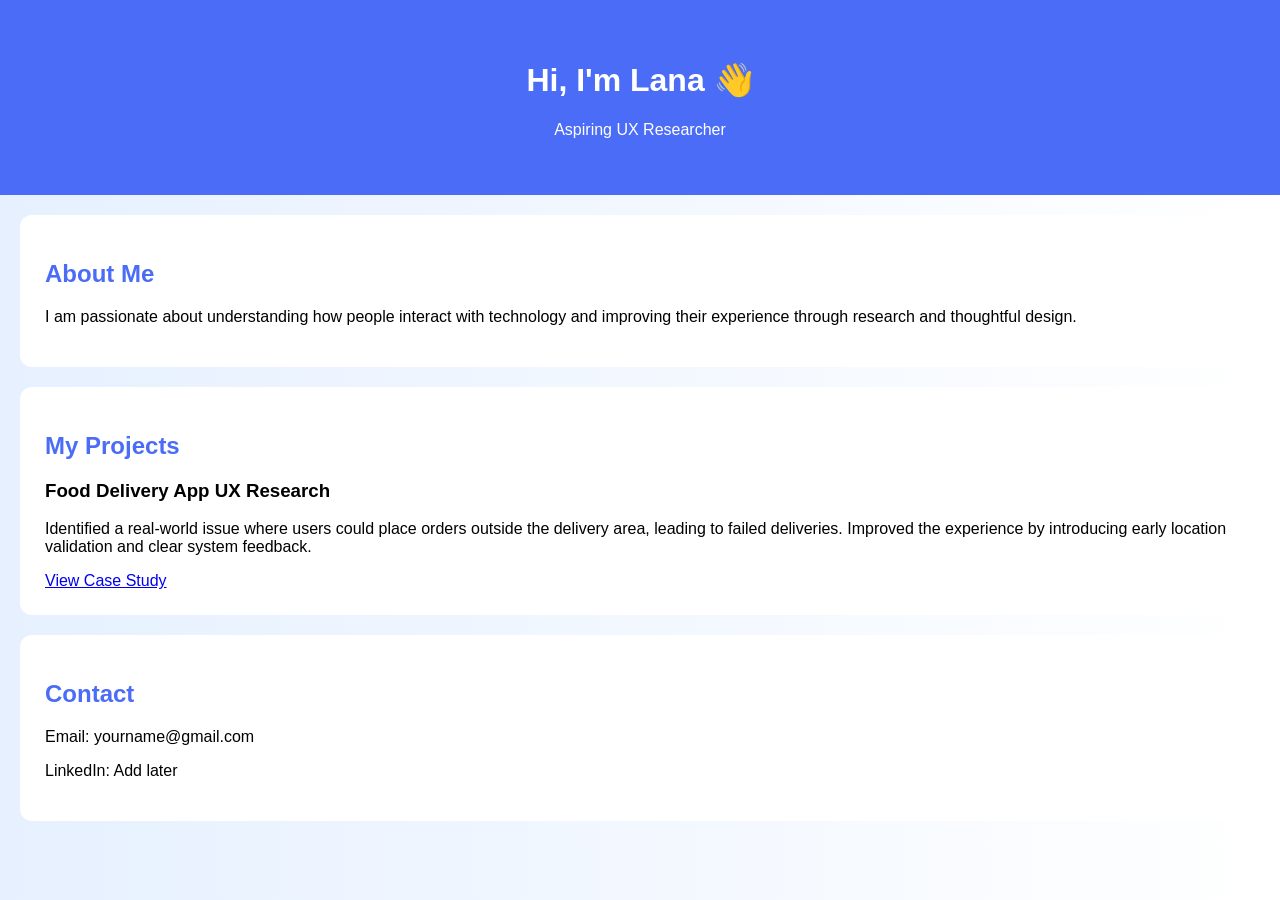
==== index.html @ d522c985 "Add files via upload" ====
<!DOCTYPE html>
<html>
<head>
    <title>Lana | UX Research Portfolio</title>
    <link rel="stylesheet" href="style.css">
</head>

<body>

<header>
    <h1>Hi, I'm Lana 👋</h1>
    <p>Aspiring UX Researcher</p>
</header>

<section>
    <h2>About Me</h2>
    <p>I am passionate about understanding how people interact with technology and improving their experience through research and thoughtful design.</p>
</section>

<section>
    <h2>My Projects</h2>

    <div>
        <h3>Food Delivery App UX Research</h3>
        <p>
            Identified a real-world issue where users could place orders outside the delivery area, 
            leading to failed deliveries. Improved the experience by introducing early location validation 
            and clear system feedback.
        </p>
        <a href="project1.html">View Case Study</a>
    </div>

</section>

<section>
    <h2>Contact</h2>
    <p>Email: yourname@gmail.com</p>
    <p>LinkedIn: Add later</p>
</section>

</body>
</html>
---- style.css ----
body {
    font-family: 'Segoe UI', sans-serif;
    margin: 0;
    background: linear-gradient(to right, #e6f0ff, #ffffff);
}

/* Header */
header {
    background: #4a6cf7;
    color: white;
    text-align: center;
    padding: 40px 20px;
}

/* Sections */
section {
    background: white;
    margin: 20px;
    padding: 25px;
    border-radius: 12px;
}

/* Headings */
h2 {
    color: #4a6cf7;
}

/* Images */
img {
    margin-top: 10px;
    border-radius: 10px;
}
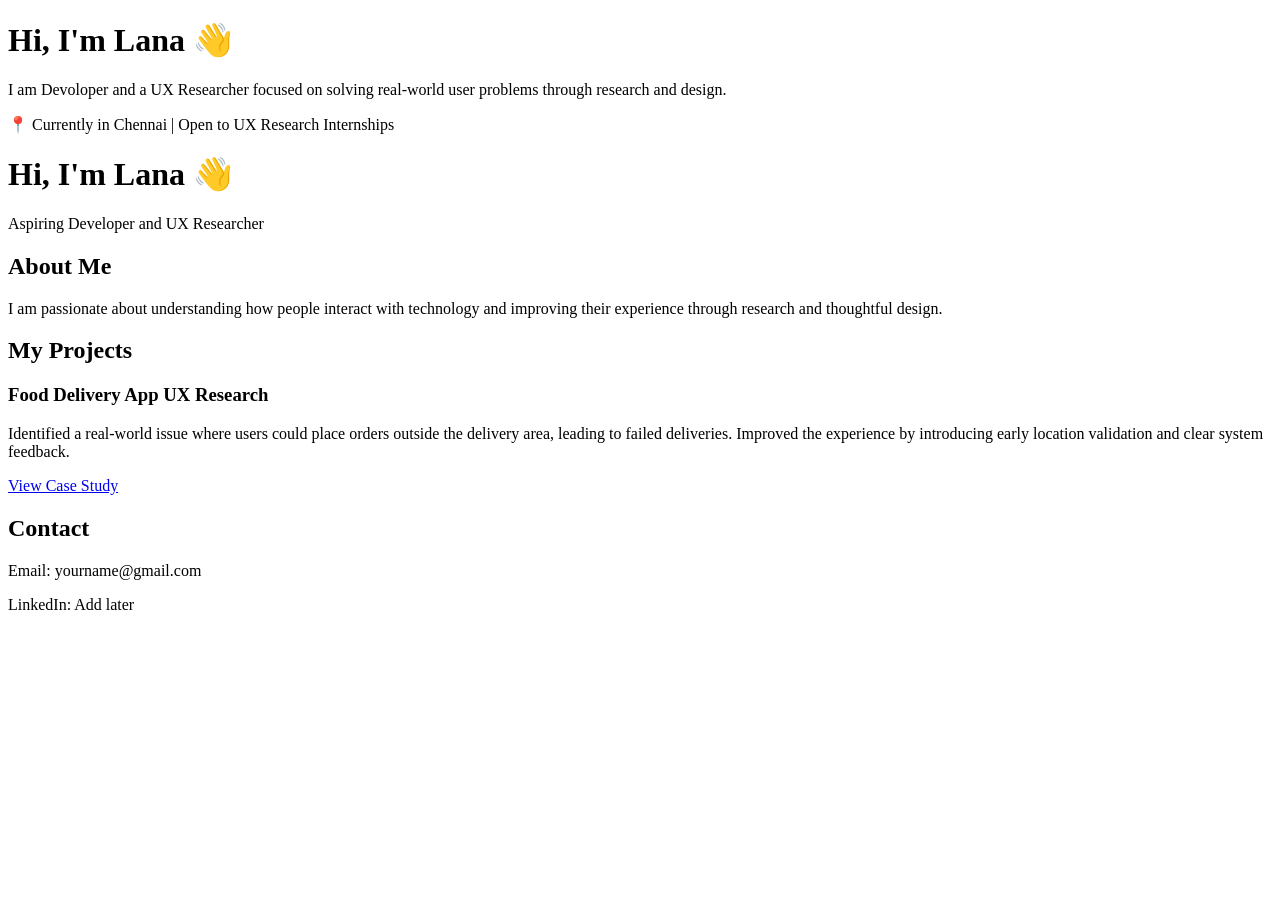
==== commit d24f7280: "Update index.html" ====
--- a/index.html
+++ b/index.html
@@ -1,15 +1,16 @@
 <!DOCTYPE html>
 <html>
-<head>
-    <title>Lana | UX Research Portfolio</title>
-    <link rel="stylesheet" href="style.css">
-</head>
+<header>
+    <h1>Hi, I'm Lana 👋</h1>
+    <p>I am Devoloper and a UX Researcher focused on solving real-world user problems through research and design.</p>
+    <p>📍 Currently in Chennai | Open to UX Research Internships</p>
+</header>
 
 <body>
 
 <header>
     <h1>Hi, I'm Lana 👋</h1>
-    <p>Aspiring UX Researcher</p>
+    <p>Aspiring Developer and UX Researcher</p>
 </header>
 
 <section>
@@ -39,4 +40,4 @@
 </section>
 
 </body>
-</html>+</html>
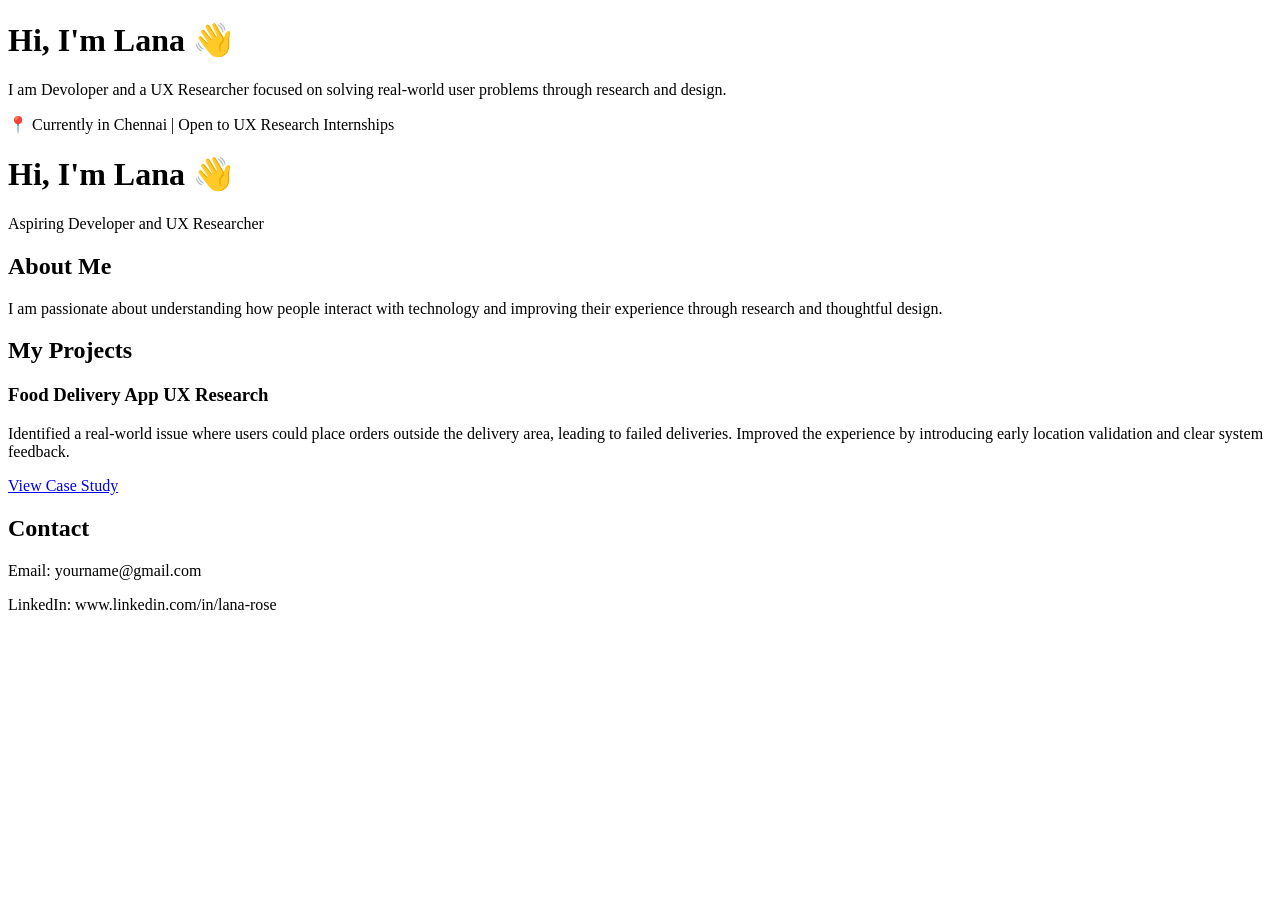
==== commit 555ffb27: "Update index.html" ====
--- a/index.html
+++ b/index.html
@@ -36,7 +36,7 @@
 <section>
     <h2>Contact</h2>
     <p>Email: yourname@gmail.com</p>
-    <p>LinkedIn: Add later</p>
+    <p>LinkedIn: www.linkedin.com/in/lana-rose</p>
 </section>
 
 </body>
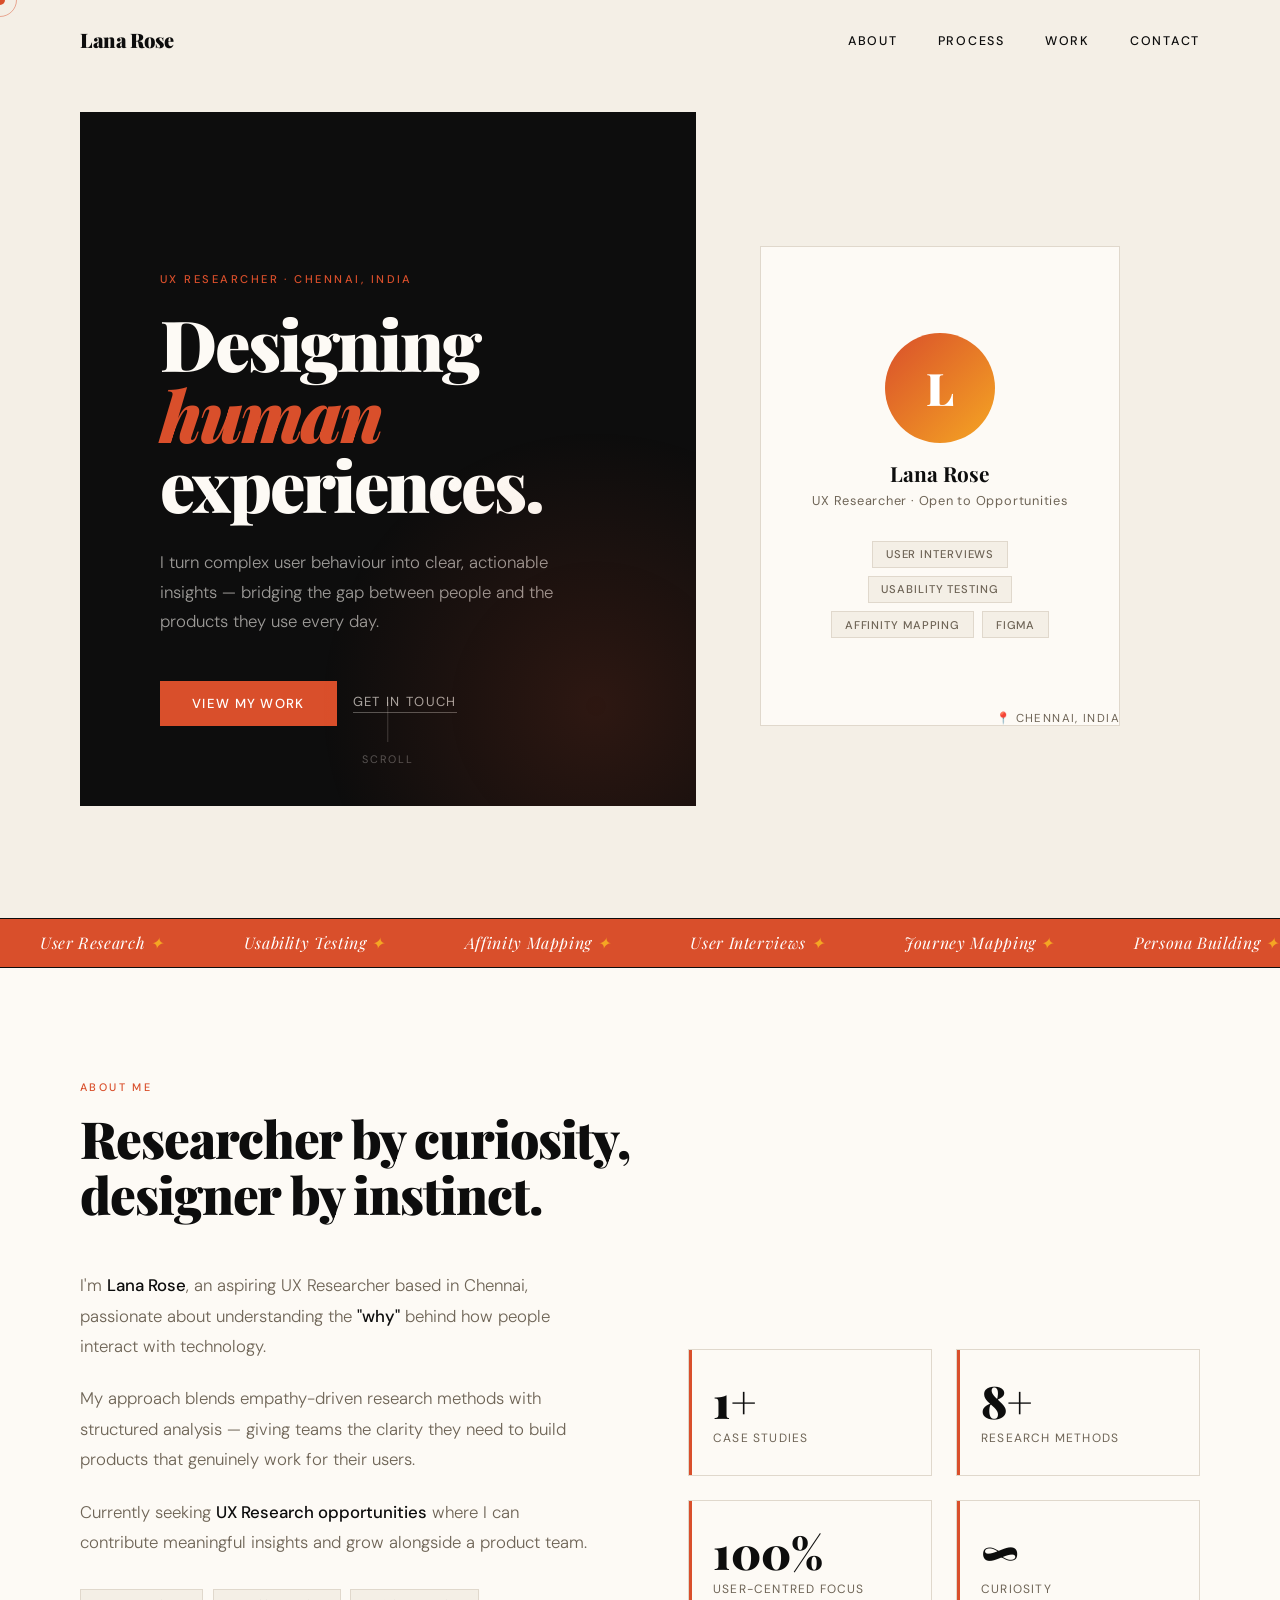
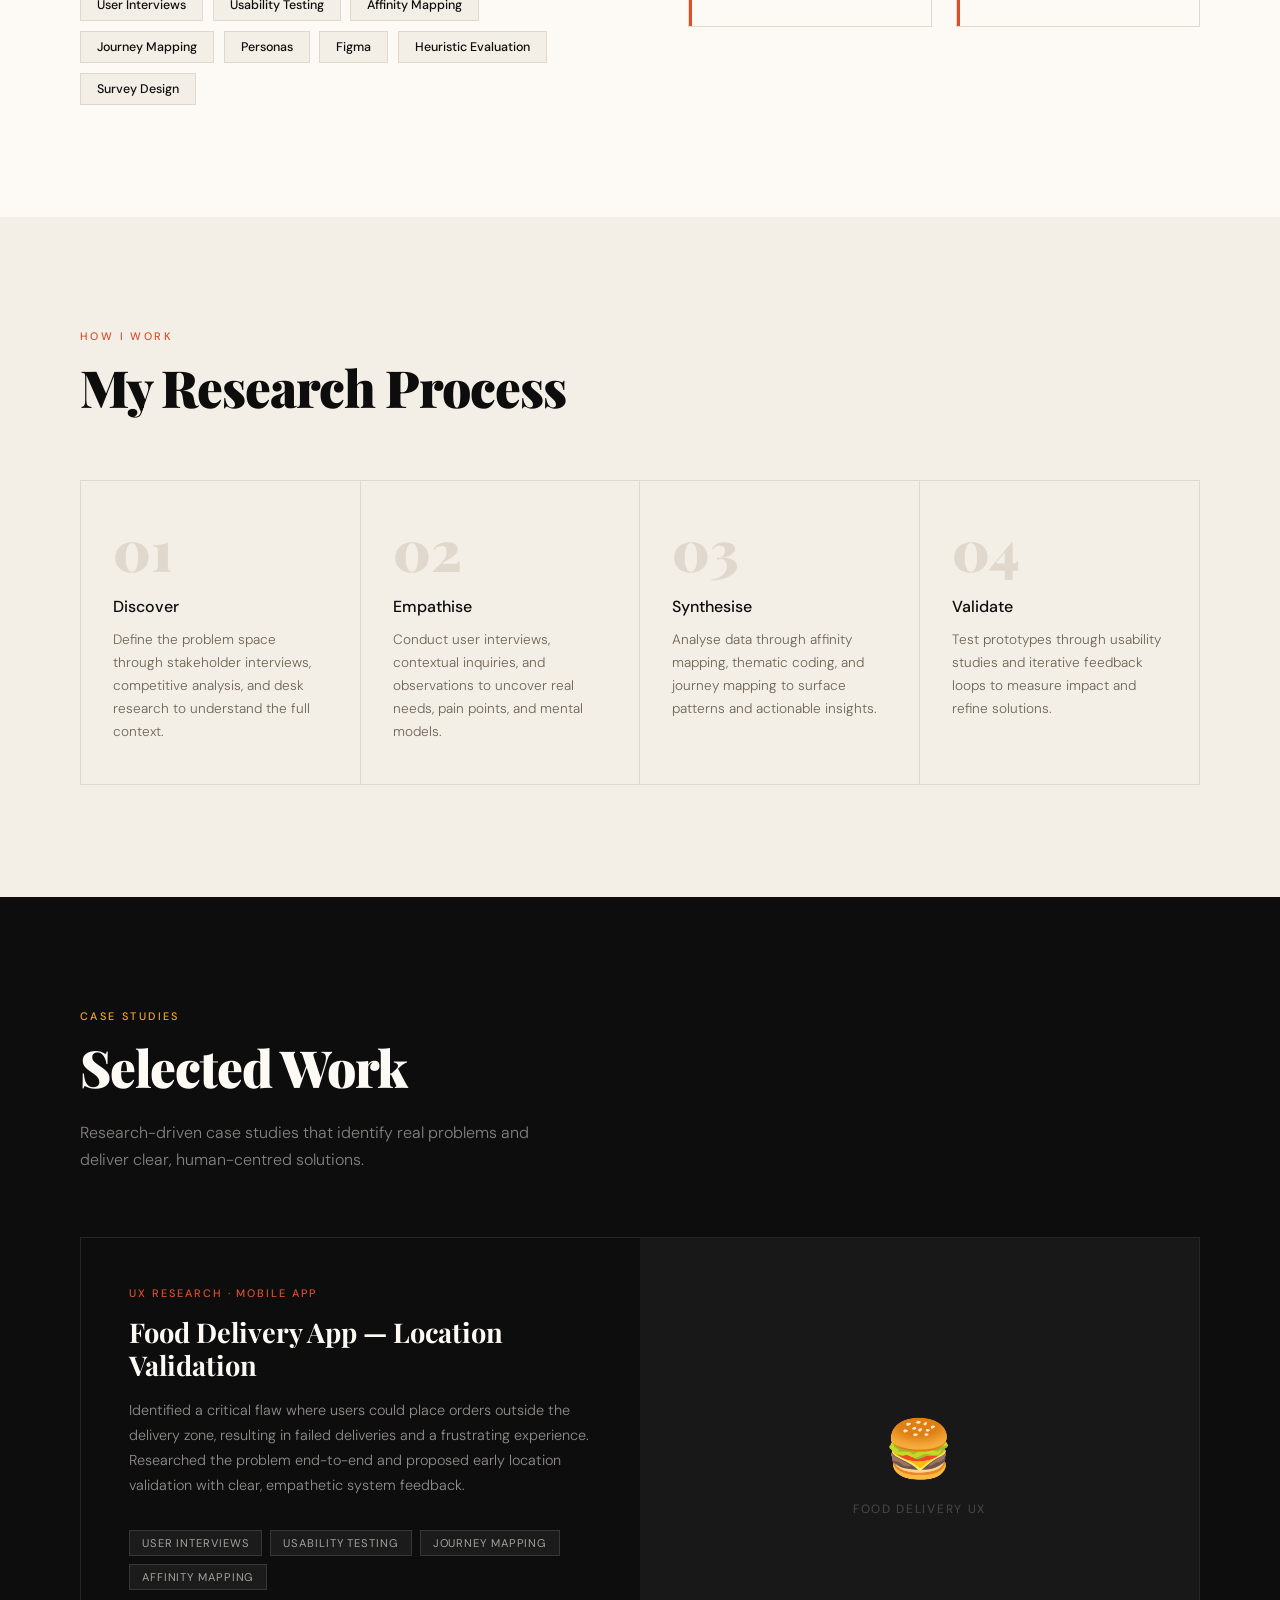
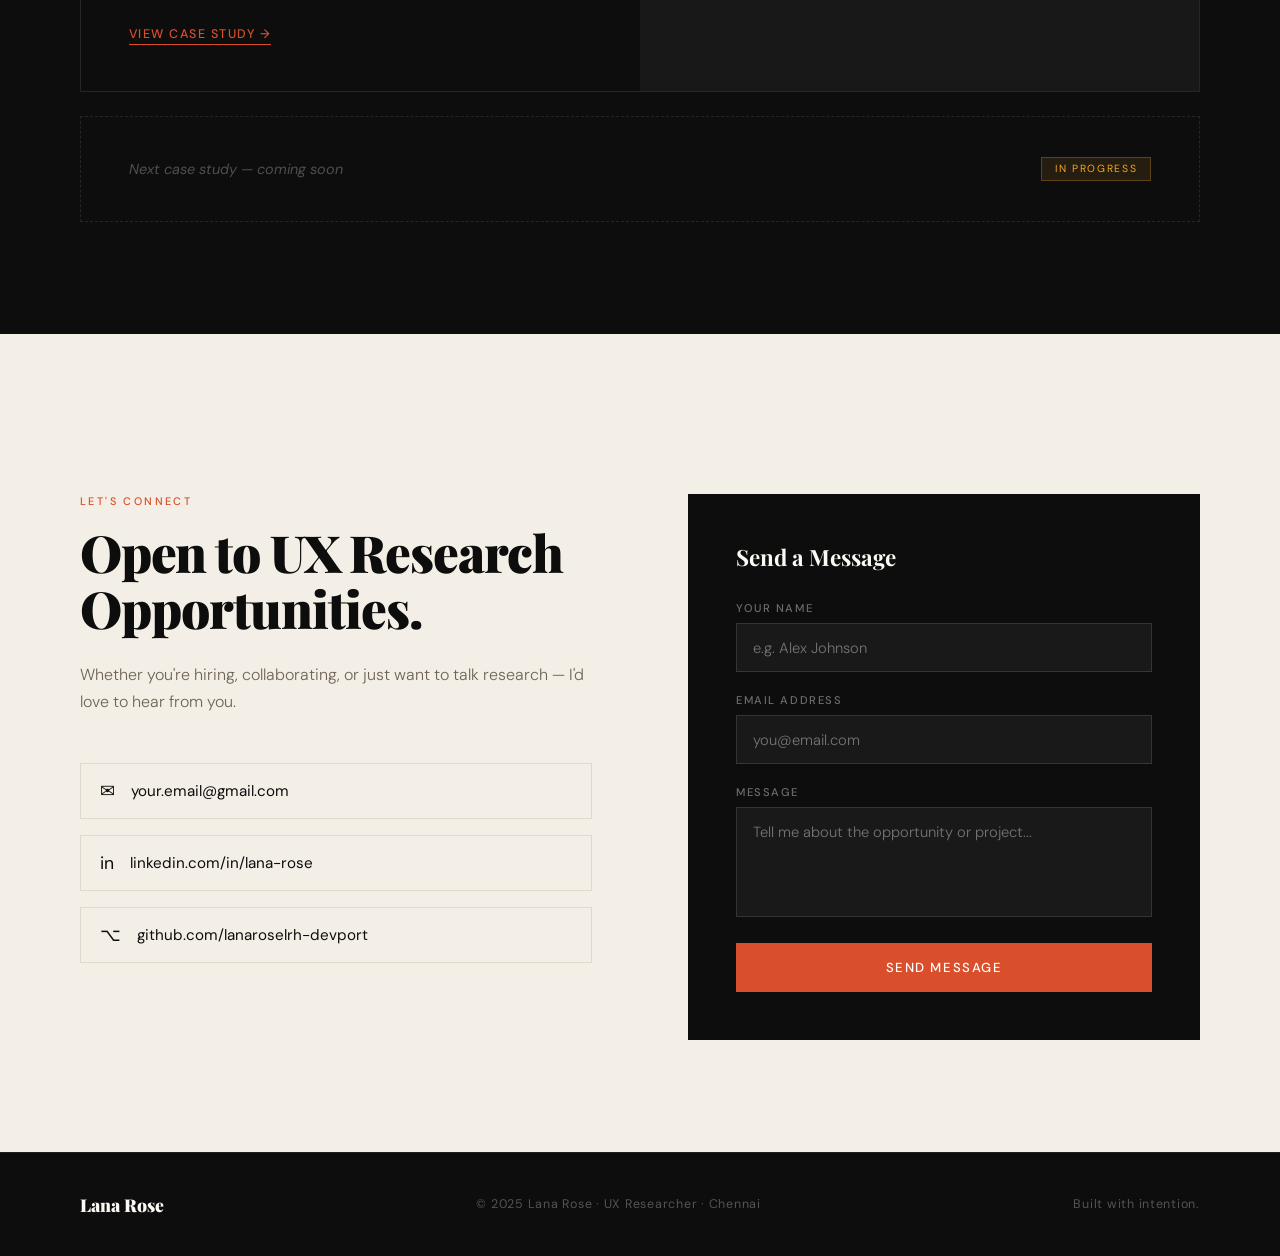
==== commit bc0d7007: "Update index.html" ====
--- a/index.html
+++ b/index.html
@@ -1,43 +1,740 @@
 <!DOCTYPE html>
-<html>
-<header>
-    <h1>Hi, I'm Lana 👋</h1>
-    <p>I am Devoloper and a UX Researcher focused on solving real-world user problems through research and design.</p>
-    <p>📍 Currently in Chennai | Open to UX Research Internships</p>
-</header>
-
+<html lang="en">
+<head>
+  <meta charset="UTF-8" />
+  <meta name="viewport" content="width=device-width, initial-scale=1.0"/>
+  <title>Lana Rose — UX Researcher</title>
+  <link href="https://fonts.googleapis.com/css2?family=Playfair+Display:ital,wght@0,700;0,900;1,700&family=DM+Sans:opsz,wght@9..40,300;9..40,400;9..40,500&display=swap" rel="stylesheet"/>
+  <style>
+    :root {
+      --ink: #0d0d0d;
+      --cream: #f4efe6;
+      --white: #fdfaf5;
+      --accent: #d94f2b;
+      --accent-light: #f5a623;
+      --muted: #6e6456;
+      --border: #e0d8cc;
+    }
+
+    *, *::before, *::after { box-sizing: border-box; margin: 0; padding: 0; }
+    html { scroll-behavior: smooth; }
+
+    body {
+      background: var(--cream);
+      color: var(--ink);
+      font-family: 'DM Sans', sans-serif;
+      overflow-x: hidden;
+      cursor: none;
+    }
+
+    /* CURSOR */
+    .cursor {
+      width: 10px; height: 10px;
+      background: var(--accent);
+      border-radius: 50%;
+      position: fixed; top: 0; left: 0;
+      pointer-events: none; z-index: 9999;
+      transform: translate(-50%,-50%);
+    }
+    .cursor-ring {
+      width: 34px; height: 34px;
+      border: 1.5px solid var(--accent);
+      border-radius: 50%;
+      position: fixed; top: 0; left: 0;
+      pointer-events: none; z-index: 9998;
+      transform: translate(-50%,-50%);
+      opacity: 0.45;
+    }
+
+    /* NAV */
+    nav {
+      position: fixed; top: 0; width: 100%; z-index: 200;
+      display: flex; justify-content: space-between; align-items: center;
+      padding: 1.6rem 5rem;
+    }
+    nav.scrolled {
+      background: rgba(244,239,230,0.92);
+      backdrop-filter: blur(12px);
+      border-bottom: 1px solid var(--border);
+    }
+    .nav-logo {
+      font-family: 'Playfair Display', serif;
+      font-weight: 900; font-size: 1.25rem;
+      color: var(--ink); text-decoration: none;
+      letter-spacing: -0.02em;
+    }
+    .nav-links { display: flex; gap: 2.5rem; list-style: none; }
+    .nav-links a {
+      font-size: 0.78rem; letter-spacing: 0.14em;
+      text-transform: uppercase; font-weight: 500;
+      color: var(--ink); text-decoration: none;
+      transition: color .2s;
+    }
+    .nav-links a:hover { color: var(--accent); }
+
+    /* HERO */
+    .hero {
+      min-height: 100vh;
+      display: grid;
+      grid-template-columns: 55% 45%;
+      overflow: hidden;
+    }
+    .hero-left {
+      background: var(--ink);
+      padding: 10rem 5rem 5rem;
+      display: flex; flex-direction: column; justify-content: flex-end;
+      position: relative; overflow: hidden;
+    }
+    .hero-left::after {
+      content: '';
+      position: absolute;
+      width: 600px; height: 600px; border-radius: 50%;
+      background: radial-gradient(circle, rgba(217,79,43,0.16), transparent 65%);
+      bottom: -200px; right: -200px;
+      pointer-events: none;
+    }
+    .hero-eyebrow {
+      font-size: 0.7rem; letter-spacing: 0.22em;
+      text-transform: uppercase; color: var(--accent);
+      font-weight: 500; margin-bottom: 1.4rem;
+      opacity: 0; animation: fadeUp 0.7s 0.2s forwards;
+    }
+    .hero-name {
+      font-family: 'Playfair Display', serif;
+      font-size: clamp(3.2rem, 5.5vw, 5.2rem);
+      font-weight: 900; color: var(--white);
+      line-height: 1.0; letter-spacing: -0.03em;
+      margin-bottom: 1.8rem;
+      opacity: 0; animation: fadeUp 0.7s 0.35s forwards;
+    }
+    .hero-name em { font-style: italic; color: var(--accent); }
+    .hero-desc {
+      font-size: 1.05rem; line-height: 1.75;
+      color: rgba(253,250,245,0.6);
+      max-width: 400px; margin-bottom: 2.8rem; font-weight: 300;
+      opacity: 0; animation: fadeUp 0.7s 0.5s forwards;
+    }
+    .hero-cta-row {
+      display: flex; gap: 1rem; align-items: center;
+      opacity: 0; animation: fadeUp 0.7s 0.65s forwards;
+    }
+    .btn-primary {
+      background: var(--accent); color: #fff;
+      padding: 0.85rem 2rem; border: none;
+      font-family: 'DM Sans', sans-serif;
+      font-size: 0.82rem; font-weight: 500;
+      letter-spacing: 0.1em; text-transform: uppercase;
+      text-decoration: none; display: inline-block;
+      transition: background .2s, transform .2s;
+    }
+    .btn-primary:hover { background: #bf3a1f; transform: translateY(-2px); }
+    .btn-ghost {
+      color: rgba(253,250,245,0.65);
+      font-size: 0.82rem; font-weight: 400;
+      letter-spacing: 0.1em; text-transform: uppercase;
+      text-decoration: none;
+      border-bottom: 1px solid rgba(253,250,245,0.3);
+      padding-bottom: 2px;
+      transition: color .2s, border-color .2s;
+    }
+    .btn-ghost:hover { color: var(--white); border-color: var(--white); }
+
+    .hero-right {
+      background: var(--cream);
+      display: flex; align-items: flex-end; justify-content: center;
+      padding: 5rem 3rem 5rem 2rem;
+      position: relative;
+    }
+    .hero-visual {
+      width: 100%; max-width: 360px;
+      aspect-ratio: 3/4;
+      background: var(--white);
+      border: 1px solid var(--border);
+      overflow: hidden;
+      opacity: 0; animation: fadeIn 1s 0.8s forwards;
+    }
+    .hero-visual-inner {
+      width: 100%; height: 100%;
+      display: flex; align-items: center; justify-content: center;
+      flex-direction: column; gap: 1rem; padding: 2.5rem;
+    }
+    .avatar-placeholder {
+      width: 110px; height: 110px; border-radius: 50%;
+      background: linear-gradient(135deg, var(--accent), var(--accent-light));
+      display: flex; align-items: center; justify-content: center;
+      font-family: 'Playfair Display', serif;
+      font-size: 2.8rem; font-weight: 900; color: #fff;
+    }
+    .hero-visual-text { text-align: center; }
+    .hero-visual-text h3 {
+      font-family: 'Playfair Display', serif;
+      font-size: 1.3rem; font-weight: 700; margin-bottom: 0.3rem;
+    }
+    .hero-visual-text p { font-size: 0.8rem; color: var(--muted); letter-spacing: 0.06em; }
+    .hero-chips {
+      display: flex; flex-wrap: wrap; gap: 0.5rem;
+      justify-content: center; margin-top: 1rem;
+    }
+    .chip {
+      background: var(--cream); border: 1px solid var(--border);
+      padding: 0.35rem 0.8rem;
+      font-size: 0.7rem; font-weight: 500;
+      letter-spacing: 0.08em; text-transform: uppercase; color: var(--muted);
+    }
+    .hero-location {
+      position: absolute; bottom: 5rem; right: 5rem;
+      font-size: 0.72rem; letter-spacing: 0.12em;
+      text-transform: uppercase; color: var(--muted);
+    }
+    .hero-scroll-hint {
+      position: absolute; bottom: 2.5rem; left: 50%;
+      transform: translateX(-50%);
+      font-size: 0.68rem; letter-spacing: 0.16em;
+      text-transform: uppercase; color: rgba(253,250,245,0.3);
+      display: flex; flex-direction: column; align-items: center; gap: 0.6rem;
+    }
+    .scroll-line {
+      width: 1px; height: 40px;
+      background: rgba(253,250,245,0.2);
+      animation: scrollPulse 2s infinite;
+    }
+
+    /* MARQUEE */
+    .marquee-wrap {
+      background: var(--accent);
+      overflow: hidden; padding: 0.85rem 0;
+      border-top: 1px solid var(--ink);
+      border-bottom: 1px solid var(--ink);
+    }
+    .marquee-track {
+      display: flex; white-space: nowrap;
+      animation: marquee 20s linear infinite;
+    }
+    .marquee-item {
+      font-family: 'Playfair Display', serif;
+      font-style: italic; font-size: 1rem;
+      color: #fff; padding: 0 2.5rem; letter-spacing: 0.04em;
+    }
+    .marquee-dot { color: var(--accent-light); }
+
+    /* SECTION BASE */
+    section { padding: 7rem 5rem; }
+    .section-label {
+      font-size: 0.68rem; letter-spacing: 0.22em;
+      text-transform: uppercase; color: var(--accent);
+      font-weight: 500; margin-bottom: 1rem;
+    }
+    .section-title {
+      font-family: 'Playfair Display', serif;
+      font-size: clamp(2rem, 4vw, 3.2rem);
+      font-weight: 900; line-height: 1.1;
+      letter-spacing: -0.02em; margin-bottom: 1.5rem;
+    }
+
+    /* ABOUT */
+    .about { background: var(--white); }
+    .about-grid {
+      display: grid; grid-template-columns: 1fr 1fr;
+      gap: 6rem; align-items: center; margin-top: 3rem;
+    }
+    .about-text p {
+      font-size: 1.05rem; line-height: 1.8;
+      color: var(--muted); margin-bottom: 1.4rem; font-weight: 300;
+    }
+    .about-text p strong { color: var(--ink); font-weight: 500; }
+    .about-stats {
+      display: grid; grid-template-columns: 1fr 1fr; gap: 1.5rem;
+    }
+    .stat-card {
+      border: 1px solid var(--border);
+      padding: 1.8rem 1.5rem;
+      position: relative; overflow: hidden;
+      transition: border-color .2s;
+    }
+    .stat-card:hover { border-color: var(--accent); }
+    .stat-card::before {
+      content: '';
+      position: absolute; top: 0; left: 0;
+      width: 3px; height: 100%;
+      background: var(--accent);
+    }
+    .stat-num {
+      font-family: 'Playfair Display', serif;
+      font-size: 2.8rem; font-weight: 900;
+      line-height: 1; color: var(--ink); margin-bottom: 0.4rem;
+    }
+    .stat-label {
+      font-size: 0.75rem; letter-spacing: 0.1em;
+      text-transform: uppercase; color: var(--muted);
+    }
+    .skills-list { display: flex; flex-wrap: wrap; gap: 0.6rem; margin-top: 2rem; }
+    .skill-tag {
+      background: var(--cream); border: 1px solid var(--border);
+      padding: 0.45rem 1rem;
+      font-size: 0.78rem; font-weight: 500; color: var(--ink);
+      transition: background .2s, border-color .2s, color .2s;
+    }
+    .skill-tag:hover { background: var(--accent); color: #fff; border-color: var(--accent); }
+
+    /* PROCESS */
+    .process { background: var(--cream); }
+    .process-steps {
+      display: grid; grid-template-columns: repeat(4, 1fr);
+      border: 1px solid var(--border); margin-top: 4rem;
+    }
+    .process-step {
+      padding: 2.5rem 2rem;
+      border-right: 1px solid var(--border);
+      transition: background .25s;
+    }
+    .process-step:last-child { border-right: none; }
+    .process-step:hover { background: var(--white); }
+    .step-num {
+      font-family: 'Playfair Display', serif;
+      font-size: 3.5rem; font-weight: 900;
+      color: var(--border); line-height: 1; margin-bottom: 1.2rem;
+      transition: color .25s;
+    }
+    .process-step:hover .step-num { color: var(--accent); }
+    .step-title { font-size: 1rem; font-weight: 500; margin-bottom: 0.7rem; }
+    .step-desc { font-size: 0.85rem; line-height: 1.7; color: var(--muted); font-weight: 300; }
+
+    /* PROJECTS */
+    .projects { background: var(--ink); }
+    .projects .section-title { color: var(--white); }
+    .projects .section-label { color: var(--accent-light); }
+    .projects-desc {
+      font-size: 1rem; color: rgba(253,250,245,0.5);
+      max-width: 500px; line-height: 1.7; font-weight: 300; margin-bottom: 4rem;
+    }
+    .project-card {
+      border: 1px solid rgba(255,255,255,0.1);
+      display: grid; grid-template-columns: 1fr 1fr;
+      margin-bottom: 1.5rem;
+      transition: border-color .25s; overflow: hidden;
+    }
+    .project-card:hover { border-color: var(--accent); }
+    .project-info { padding: 3rem; }
+    .project-tag {
+      font-size: 0.68rem; letter-spacing: 0.18em;
+      text-transform: uppercase; color: var(--accent);
+      font-weight: 500; margin-bottom: 1rem;
+    }
+    .project-title {
+      font-family: 'Playfair Display', serif;
+      font-size: 1.7rem; font-weight: 700;
+      color: var(--white); line-height: 1.2; margin-bottom: 1rem;
+    }
+    .project-desc {
+      font-size: 0.9rem; line-height: 1.75;
+      color: rgba(253,250,245,0.55); font-weight: 300; margin-bottom: 2rem;
+    }
+    .project-methods { display: flex; flex-wrap: wrap; gap: 0.5rem; margin-bottom: 2rem; }
+    .method-tag {
+      background: rgba(255,255,255,0.06);
+      border: 1px solid rgba(255,255,255,0.12);
+      padding: 0.3rem 0.75rem;
+      font-size: 0.7rem; letter-spacing: 0.08em;
+      text-transform: uppercase; color: rgba(253,250,245,0.6);
+    }
+    .project-link {
+      font-size: 0.78rem; letter-spacing: 0.12em;
+      text-transform: uppercase; color: var(--accent);
+      text-decoration: none; font-weight: 500;
+      border-bottom: 1px solid var(--accent);
+      padding-bottom: 2px; transition: opacity .2s;
+    }
+    .project-link:hover { opacity: 0.7; }
+    .project-visual {
+      background: #181818;
+      display: flex; align-items: center; justify-content: center;
+      min-height: 300px;
+    }
+    .project-visual-content { text-align: center; padding: 2rem; }
+    .pv-icon { font-size: 3.5rem; margin-bottom: 1rem; display: block; }
+    .pv-label {
+      font-size: 0.75rem; letter-spacing: 0.14em;
+      text-transform: uppercase; color: rgba(253,250,245,0.22);
+    }
+    .project-coming {
+      border: 1px dashed rgba(255,255,255,0.1);
+      padding: 2.5rem 3rem;
+      display: flex; align-items: center; justify-content: space-between;
+    }
+    .project-coming p { font-size: 0.9rem; color: rgba(253,250,245,0.28); font-style: italic; }
+    .coming-badge {
+      background: rgba(245,166,35,0.1); border: 1px solid rgba(245,166,35,0.28);
+      padding: 0.3rem 0.8rem;
+      font-size: 0.65rem; letter-spacing: 0.16em;
+      text-transform: uppercase; color: var(--accent-light);
+    }
+
+    /* CONTACT */
+    .contact { background: var(--cream); }
+    .contact-grid {
+      display: grid; grid-template-columns: 1fr 1fr;
+      gap: 6rem; align-items: start; margin-top: 3rem;
+    }
+    .contact-sub {
+      font-size: 1rem; color: var(--muted);
+      line-height: 1.7; font-weight: 300; margin-bottom: 3rem;
+    }
+    .contact-links { display: flex; flex-direction: column; gap: 1rem; }
+    .contact-link {
+      display: flex; align-items: center; gap: 1rem;
+      text-decoration: none; color: var(--ink);
+      font-size: 0.95rem; font-weight: 400;
+      padding: 1rem 1.2rem;
+      border: 1px solid var(--border);
+      transition: border-color .2s, background .2s;
+    }
+    .contact-link:hover { border-color: var(--accent); background: var(--white); }
+    .contact-link-icon { font-size: 1.1rem; }
+    .contact-right {
+      background: var(--ink); padding: 3rem;
+    }
+    .contact-right h3 {
+      font-family: 'Playfair Display', serif;
+      font-size: 1.4rem; font-weight: 700;
+      color: var(--white); margin-bottom: 1.8rem;
+    }
+    .form-group { margin-bottom: 1.3rem; }
+    .form-group label {
+      display: block; font-size: 0.7rem;
+      letter-spacing: 0.14em; text-transform: uppercase;
+      color: rgba(253,250,245,0.4); margin-bottom: 0.5rem; font-weight: 500;
+    }
+    .form-group input,
+    .form-group textarea {
+      width: 100%;
+      background: rgba(255,255,255,0.05);
+      border: 1px solid rgba(255,255,255,0.12);
+      padding: 0.85rem 1rem;
+      color: var(--white);
+      font-family: 'DM Sans', sans-serif;
+      font-size: 0.92rem; font-weight: 300;
+      outline: none; resize: none;
+      transition: border-color .2s;
+    }
+    .form-group input:focus,
+    .form-group textarea:focus { border-color: var(--accent); }
+    .form-group textarea { height: 110px; }
+    .btn-submit {
+      width: 100%; background: var(--accent); color: #fff;
+      border: none; padding: 1rem;
+      font-family: 'DM Sans', sans-serif;
+      font-size: 0.82rem; font-weight: 500;
+      letter-spacing: 0.12em; text-transform: uppercase;
+      cursor: none; transition: background .2s;
+    }
+    .btn-submit:hover { background: #bf3a1f; }
+
+    /* FOOTER */
+    footer {
+      background: var(--ink);
+      padding: 2.5rem 5rem;
+      display: flex; justify-content: space-between; align-items: center;
+      border-top: 1px solid rgba(255,255,255,0.08);
+    }
+    footer p { font-size: 0.78rem; color: rgba(253,250,245,0.3); letter-spacing: 0.06em; }
+    .footer-logo {
+      font-family: 'Playfair Display', serif;
+      font-weight: 900; font-size: 1.1rem; color: var(--white);
+    }
+
+    /* ANIMATIONS */
+    @keyframes fadeUp {
+      from { opacity: 0; transform: translateY(22px); }
+      to   { opacity: 1; transform: translateY(0); }
+    }
+    @keyframes fadeIn {
+      from { opacity: 0; }
+      to   { opacity: 1; }
+    }
+    @keyframes scrollPulse {
+      0%,100% { opacity: 0.15; }
+      50% { opacity: 0.6; }
+    }
+    @keyframes marquee {
+      from { transform: translateX(0); }
+      to   { transform: translateX(-50%); }
+    }
+
+    .reveal {
+      opacity: 0; transform: translateY(28px);
+      transition: opacity 0.65s ease, transform 0.65s ease;
+    }
+    .reveal.visible { opacity: 1; transform: translateY(0); }
+
+    /* RESPONSIVE */
+    @media (max-width: 900px) {
+      nav { padding: 1.4rem 2rem; }
+      section { padding: 5rem 2rem; }
+      .hero { grid-template-columns: 1fr; }
+      .hero-right { display: none; }
+      .hero-left { padding: 8rem 2rem 4rem; }
+      .about-grid, .contact-grid { grid-template-columns: 1fr; gap: 3rem; }
+      .process-steps { grid-template-columns: 1fr 1fr; }
+      .process-step { border-bottom: 1px solid var(--border); }
+      .project-card { grid-template-columns: 1fr; }
+      .project-visual { min-height: 180px; }
+      footer { flex-direction: column; gap: 1rem; text-align: center; padding: 2rem; }
+    }
+  </style>
+</head>
 <body>
 
-<header>
-    <h1>Hi, I'm Lana 👋</h1>
-    <p>Aspiring Developer and UX Researcher</p>
-</header>
-
-<section>
-    <h2>About Me</h2>
-    <p>I am passionate about understanding how people interact with technology and improving their experience through research and thoughtful design.</p>
-</section>
-
-<section>
-    <h2>My Projects</h2>
-
-    <div>
-        <h3>Food Delivery App UX Research</h3>
-        <p>
-            Identified a real-world issue where users could place orders outside the delivery area, 
-            leading to failed deliveries. Improved the experience by introducing early location validation 
-            and clear system feedback.
+  <div class="cursor" id="cursor"></div>
+  <div class="cursor-ring" id="cursorRing"></div>
+
+  <!-- NAV -->
+  <nav id="navbar">
+    <a class="nav-logo" href="#">Lana Rose</a>
+    <ul class="nav-links">
+      <li><a href="#about">About</a></li>
+      <li><a href="#process">Process</a></li>
+      <li><a href="#projects">Work</a></li>
+      <li><a href="#contact">Contact</a></li>
+    </ul>
+  </nav>
+
+  <!-- HERO -->
+  <section class="hero" id="home">
+    <div class="hero-left">
+      <p class="hero-eyebrow">UX Researcher · Chennai, India</p>
+      <h1 class="hero-name">
+        Designing<br><em>human</em><br>experiences.
+      </h1>
+      <p class="hero-desc">
+        I turn complex user behaviour into clear, actionable insights — bridging the gap between people and the products they use every day.
+      </p>
+      <div class="hero-cta-row">
+        <a href="#projects" class="btn-primary">View My Work</a>
+        <a href="#contact" class="btn-ghost">Get in Touch</a>
+      </div>
+      <div class="hero-scroll-hint">
+        <div class="scroll-line"></div>
+        Scroll
+      </div>
+    </div>
+    <div class="hero-right">
+      <div class="hero-visual">
+        <div class="hero-visual-inner">
+          <div class="avatar-placeholder">L</div>
+          <div class="hero-visual-text">
+            <h3>Lana Rose</h3>
+            <p>UX Researcher · Open to Opportunities</p>
+          </div>
+          <div class="hero-chips">
+            <span class="chip">User Interviews</span>
+            <span class="chip">Usability Testing</span>
+            <span class="chip">Affinity Mapping</span>
+            <span class="chip">Figma</span>
+          </div>
+        </div>
+      </div>
+      <p class="hero-location">📍 Chennai, India</p>
+    </div>
+  </section>
+
+  <!-- MARQUEE -->
+  <div class="marquee-wrap">
+    <div class="marquee-track">
+      <span class="marquee-item">User Research <span class="marquee-dot">✦</span></span>
+      <span class="marquee-item">Usability Testing <span class="marquee-dot">✦</span></span>
+      <span class="marquee-item">Affinity Mapping <span class="marquee-dot">✦</span></span>
+      <span class="marquee-item">User Interviews <span class="marquee-dot">✦</span></span>
+      <span class="marquee-item">Journey Mapping <span class="marquee-dot">✦</span></span>
+      <span class="marquee-item">Persona Building <span class="marquee-dot">✦</span></span>
+      <span class="marquee-item">Heuristic Evaluation <span class="marquee-dot">✦</span></span>
+      <span class="marquee-item">Figma <span class="marquee-dot">✦</span></span>
+      <span class="marquee-item">User Research <span class="marquee-dot">✦</span></span>
+      <span class="marquee-item">Usability Testing <span class="marquee-dot">✦</span></span>
+      <span class="marquee-item">Affinity Mapping <span class="marquee-dot">✦</span></span>
+      <span class="marquee-item">User Interviews <span class="marquee-dot">✦</span></span>
+      <span class="marquee-item">Journey Mapping <span class="marquee-dot">✦</span></span>
+      <span class="marquee-item">Persona Building <span class="marquee-dot">✦</span></span>
+      <span class="marquee-item">Heuristic Evaluation <span class="marquee-dot">✦</span></span>
+      <span class="marquee-item">Figma <span class="marquee-dot">✦</span></span>
+    </div>
+  </div>
+
+  <!-- ABOUT -->
+  <section class="about" id="about">
+    <p class="section-label reveal">About Me</p>
+    <h2 class="section-title reveal">Researcher by curiosity,<br>designer by instinct.</h2>
+    <div class="about-grid">
+      <div class="about-text reveal">
+        <p>I'm <strong>Lana Rose</strong>, an aspiring UX Researcher based in Chennai, passionate about understanding the <strong>"why"</strong> behind how people interact with technology.</p>
+        <p>My approach blends empathy-driven research methods with structured analysis — giving teams the clarity they need to build products that genuinely work for their users.</p>
+        <p>Currently seeking <strong>UX Research opportunities</strong> where I can contribute meaningful insights and grow alongside a product team.</p>
+        <div class="skills-list">
+          <span class="skill-tag">User Interviews</span>
+          <span class="skill-tag">Usability Testing</span>
+          <span class="skill-tag">Affinity Mapping</span>
+          <span class="skill-tag">Journey Mapping</span>
+          <span class="skill-tag">Personas</span>
+          <span class="skill-tag">Figma</span>
+          <span class="skill-tag">Heuristic Evaluation</span>
+          <span class="skill-tag">Survey Design</span>
+        </div>
+      </div>
+      <div class="about-stats reveal">
+        <div class="stat-card">
+          <div class="stat-num">1+</div>
+          <div class="stat-label">Case Studies</div>
+        </div>
+        <div class="stat-card">
+          <div class="stat-num">8+</div>
+          <div class="stat-label">Research Methods</div>
+        </div>
+        <div class="stat-card">
+          <div class="stat-num">100%</div>
+          <div class="stat-label">User-Centred Focus</div>
+        </div>
+        <div class="stat-card">
+          <div class="stat-num">∞</div>
+          <div class="stat-label">Curiosity</div>
+        </div>
+      </div>
+    </div>
+  </section>
+
+  <!-- PROCESS -->
+  <section class="process" id="process">
+    <p class="section-label reveal">How I Work</p>
+    <h2 class="section-title reveal">My Research Process</h2>
+    <div class="process-steps reveal">
+      <div class="process-step">
+        <div class="step-num">01</div>
+        <div class="step-title">Discover</div>
+        <p class="step-desc">Define the problem space through stakeholder interviews, competitive analysis, and desk research to understand the full context.</p>
+      </div>
+      <div class="process-step">
+        <div class="step-num">02</div>
+        <div class="step-title">Empathise</div>
+        <p class="step-desc">Conduct user interviews, contextual inquiries, and observations to uncover real needs, pain points, and mental models.</p>
+      </div>
+      <div class="process-step">
+        <div class="step-num">03</div>
+        <div class="step-title">Synthesise</div>
+        <p class="step-desc">Analyse data through affinity mapping, thematic coding, and journey mapping to surface patterns and actionable insights.</p>
+      </div>
+      <div class="process-step">
+        <div class="step-num">04</div>
+        <div class="step-title">Validate</div>
+        <p class="step-desc">Test prototypes through usability studies and iterative feedback loops to measure impact and refine solutions.</p>
+      </div>
+    </div>
+  </section>
+
+  <!-- PROJECTS -->
+  <section class="projects" id="projects">
+    <p class="section-label reveal">Case Studies</p>
+    <h2 class="section-title reveal">Selected Work</h2>
+    <p class="projects-desc reveal">Research-driven case studies that identify real problems and deliver clear, human-centred solutions.</p>
+
+    <div class="project-card reveal">
+      <div class="project-info">
+        <p class="project-tag">UX Research · Mobile App</p>
+        <h3 class="project-title">Food Delivery App — Location Validation</h3>
+        <p class="project-desc">
+          Identified a critical flaw where users could place orders outside the delivery zone, resulting in failed deliveries and a frustrating experience. Researched the problem end-to-end and proposed early location validation with clear, empathetic system feedback.
         </p>
-        <a href="project1.html">View Case Study</a>
+        <div class="project-methods">
+          <span class="method-tag">User Interviews</span>
+          <span class="method-tag">Usability Testing</span>
+          <span class="method-tag">Journey Mapping</span>
+          <span class="method-tag">Affinity Mapping</span>
+        </div>
+        <a href="project1.html" class="project-link">View Case Study →</a>
+      </div>
+      <div class="project-visual">
+        <div class="project-visual-content">
+          <span class="pv-icon">🍔</span>
+          <p class="pv-label">Food Delivery UX</p>
+        </div>
+      </div>
     </div>
 
-</section>
-
-<section>
-    <h2>Contact</h2>
-    <p>Email: yourname@gmail.com</p>
-    <p>LinkedIn: www.linkedin.com/in/lana-rose</p>
-</section>
-
+    <div class="project-coming reveal">
+      <p>Next case study — coming soon</p>
+      <span class="coming-badge">In Progress</span>
+    </div>
+  </section>
+
+  <!-- CONTACT -->
+  <section class="contact" id="contact">
+    <div class="contact-grid">
+      <div class="contact-left">
+        <p class="section-label reveal">Let's Connect</p>
+        <h2 class="section-title reveal">Open to UX Research<br>Opportunities.</h2>
+        <p class="contact-sub reveal">Whether you're hiring, collaborating, or just want to talk research — I'd love to hear from you.</p>
+        <div class="contact-links reveal">
+          <a href="mailto:your.email@gmail.com" class="contact-link">
+            <span class="contact-link-icon">✉</span>
+            <span class="contact-link-text">your.email@gmail.com</span>
+          </a>
+          <a href="https://www.linkedin.com/in/lana-rose" target="_blank" class="contact-link">
+            <span class="contact-link-icon">in</span>
+            <span class="contact-link-text">linkedin.com/in/lana-rose</span>
+          </a>
+          <a href="https://github.com/lanaroselrh-devport" target="_blank" class="contact-link">
+            <span class="contact-link-icon">⌥</span>
+            <span class="contact-link-text">github.com/lanaroselrh-devport</span>
+          </a>
+        </div>
+      </div>
+      <div class="contact-right reveal">
+        <h3>Send a Message</h3>
+        <div class="form-group">
+          <label>Your Name</label>
+          <input type="text" placeholder="e.g. Alex Johnson" />
+        </div>
+        <div class="form-group">
+          <label>Email Address</label>
+          <input type="email" placeholder="you@email.com" />
+        </div>
+        <div class="form-group">
+          <label>Message</label>
+          <textarea placeholder="Tell me about the opportunity or project..."></textarea>
+        </div>
+        <button class="btn-submit">Send Message</button>
+      </div>
+    </div>
+  </section>
+
+  <!-- FOOTER -->
+  <footer>
+    <span class="footer-logo">Lana Rose</span>
+    <p>© 2025 Lana Rose · UX Researcher · Chennai</p>
+    <p>Built with intention.</p>
+  </footer>
+
+  <script>
+    // Custom cursor
+    const cursor = document.getElementById('cursor');
+    const ring = document.getElementById('cursorRing');
+    let mx = 0, my = 0, rx = 0, ry = 0;
+    document.addEventListener('mousemove', e => { mx = e.clientX; my = e.clientY; });
+    (function animCursor() {
+      cursor.style.left = mx + 'px'; cursor.style.top = my + 'px';
+      rx += (mx - rx) * 0.12; ry += (my - ry) * 0.12;
+      ring.style.left = rx + 'px'; ring.style.top = ry + 'px';
+      requestAnimationFrame(animCursor);
+    })();
+
+    // Navbar scroll
+    const navbar = document.getElementById('navbar');
+    window.addEventListener('scroll', () => {
+      navbar.classList.toggle('scrolled', window.scrollY > 60);
+    });
+
+    // Scroll reveal
+    const observer = new IntersectionObserver(entries => {
+      entries.forEach(e => { if (e.isIntersecting) e.target.classList.add('visible'); });
+    }, { threshold: 0.1 });
+    document.querySelectorAll('.reveal').forEach(el => observer.observe(el));
+  </script>
 </body>
 </html>
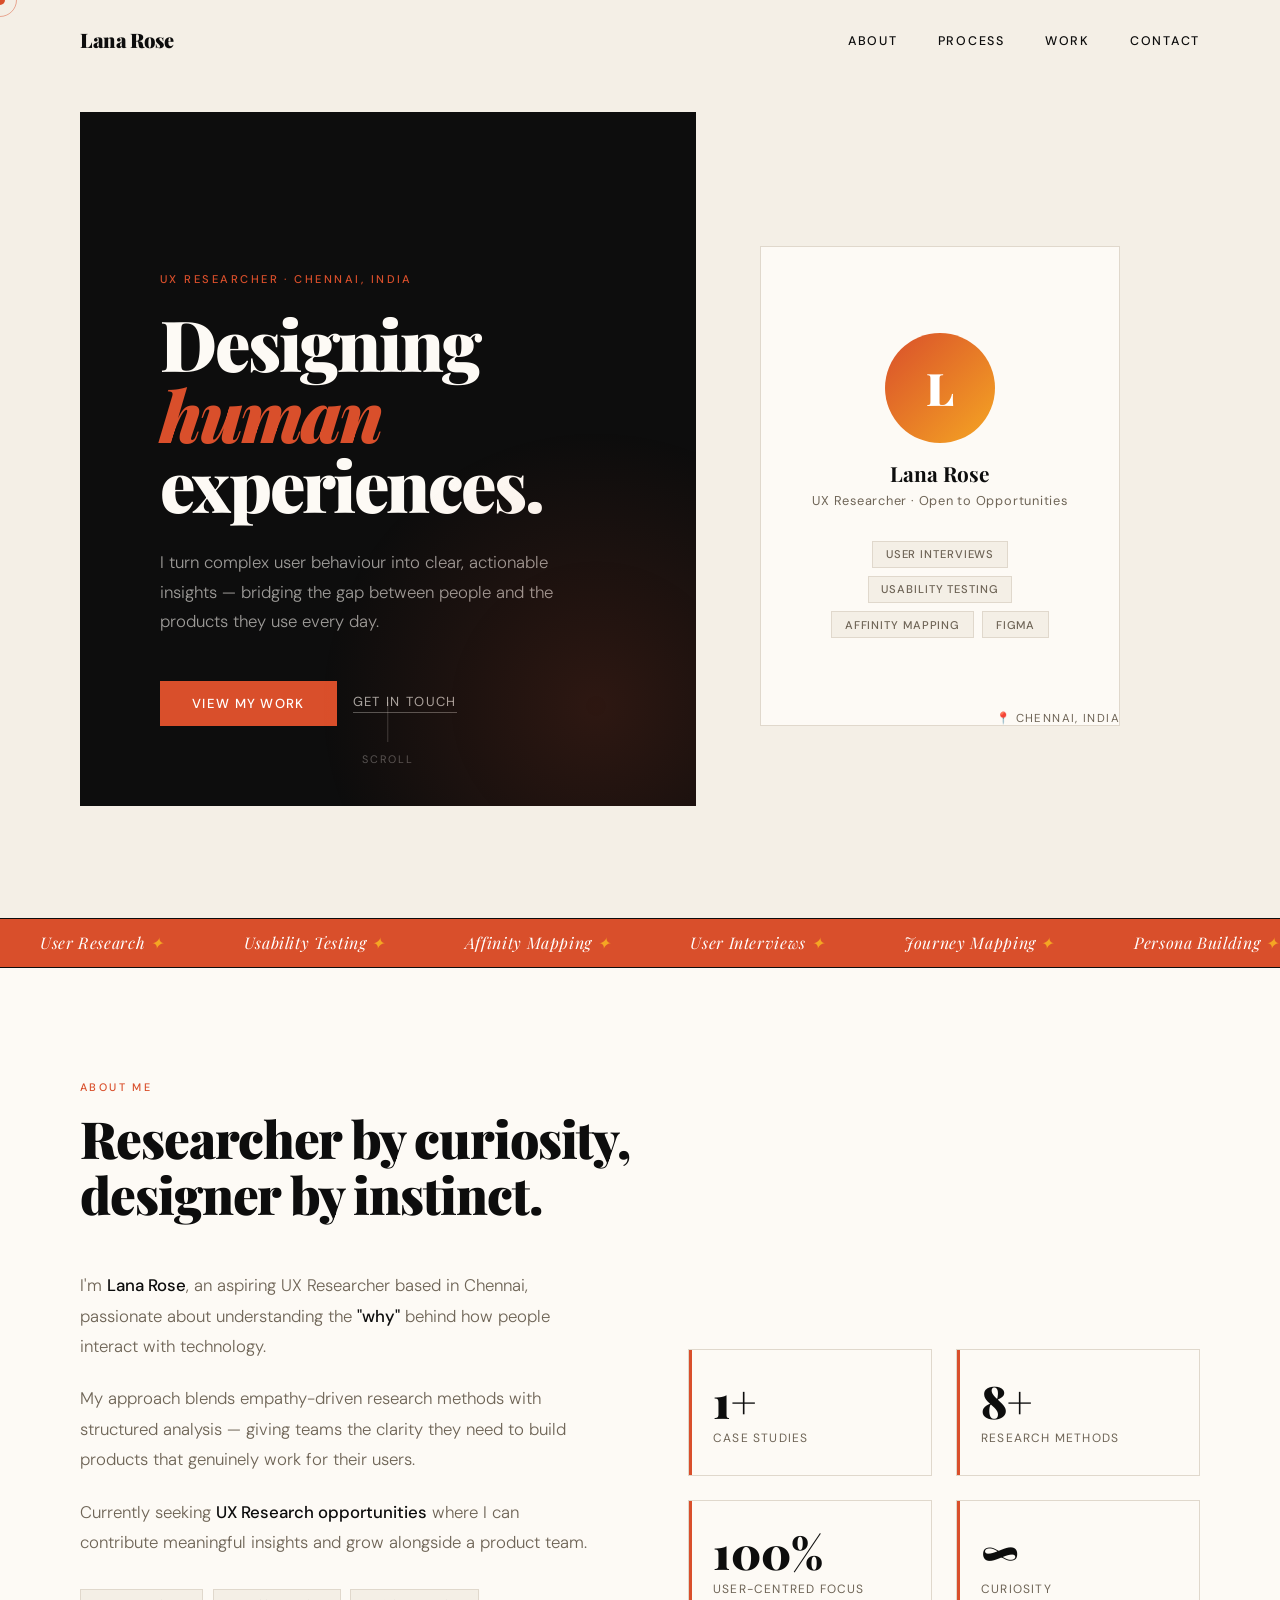
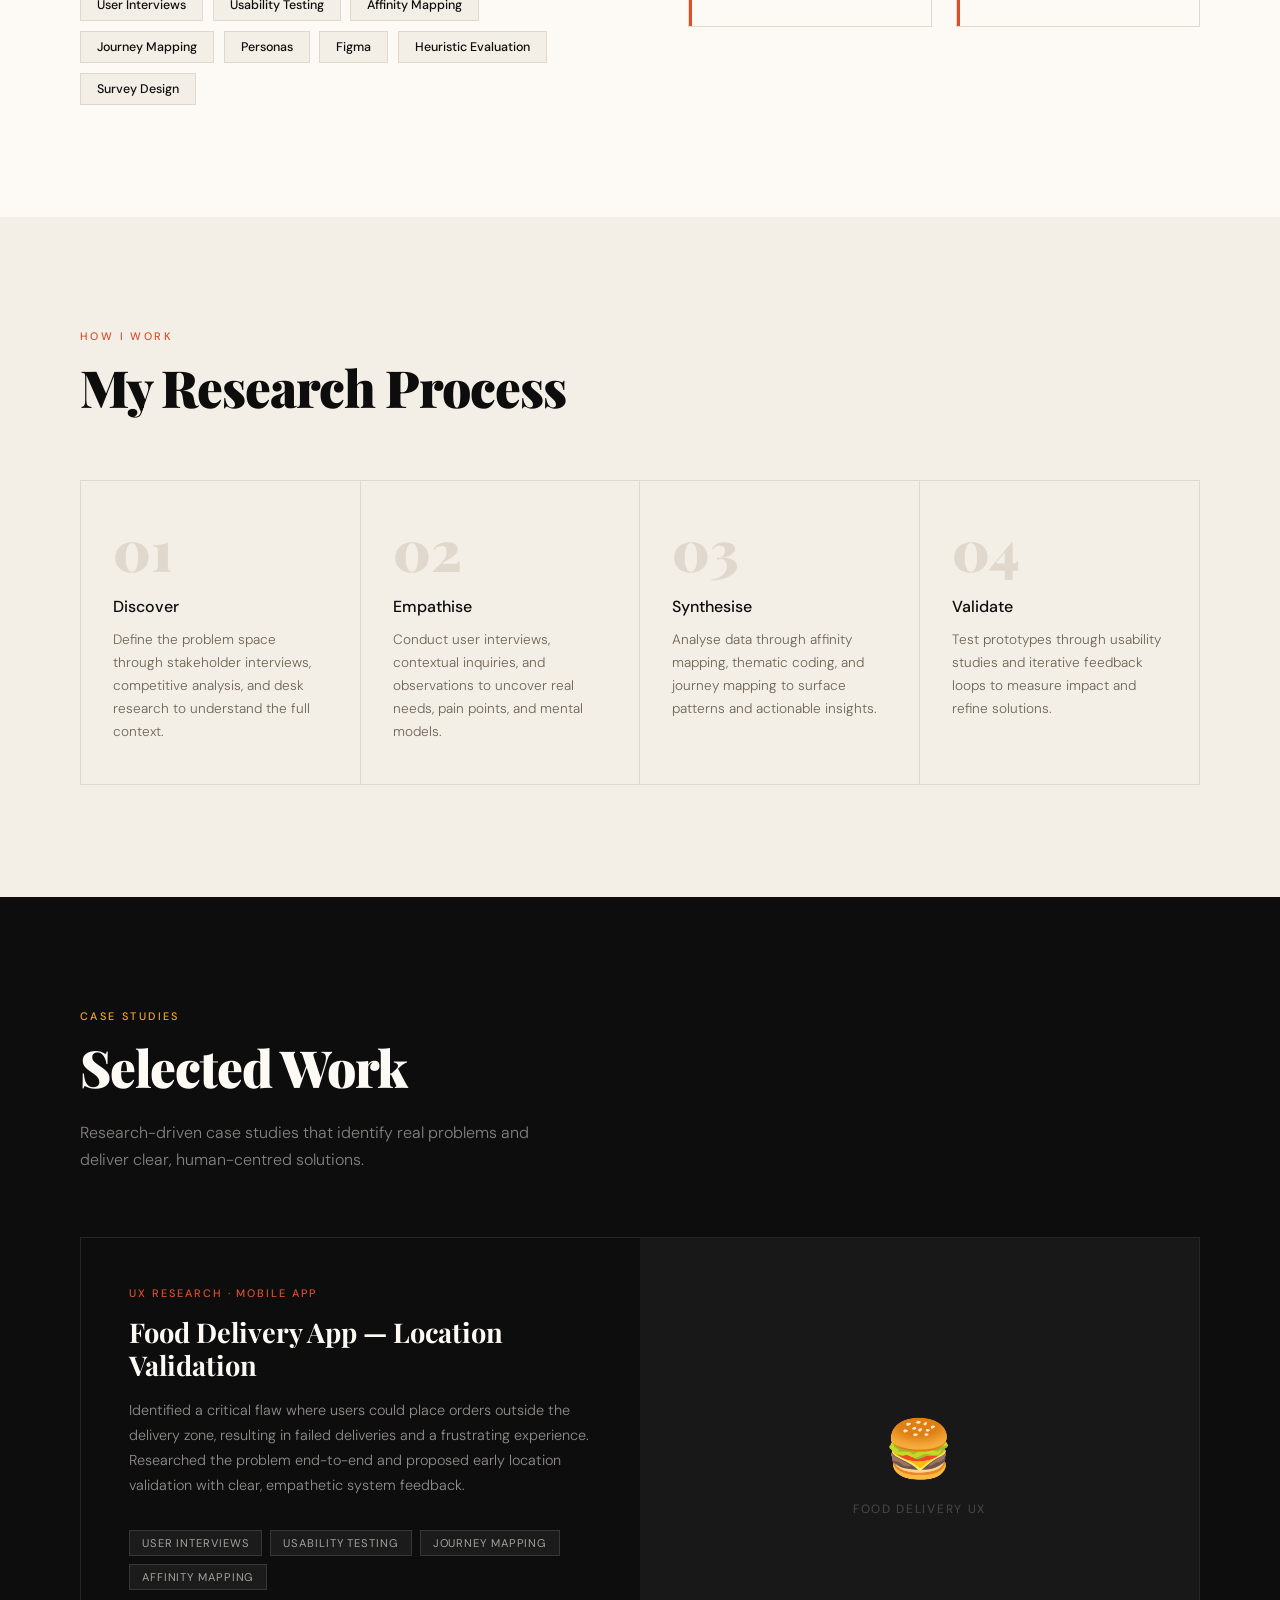
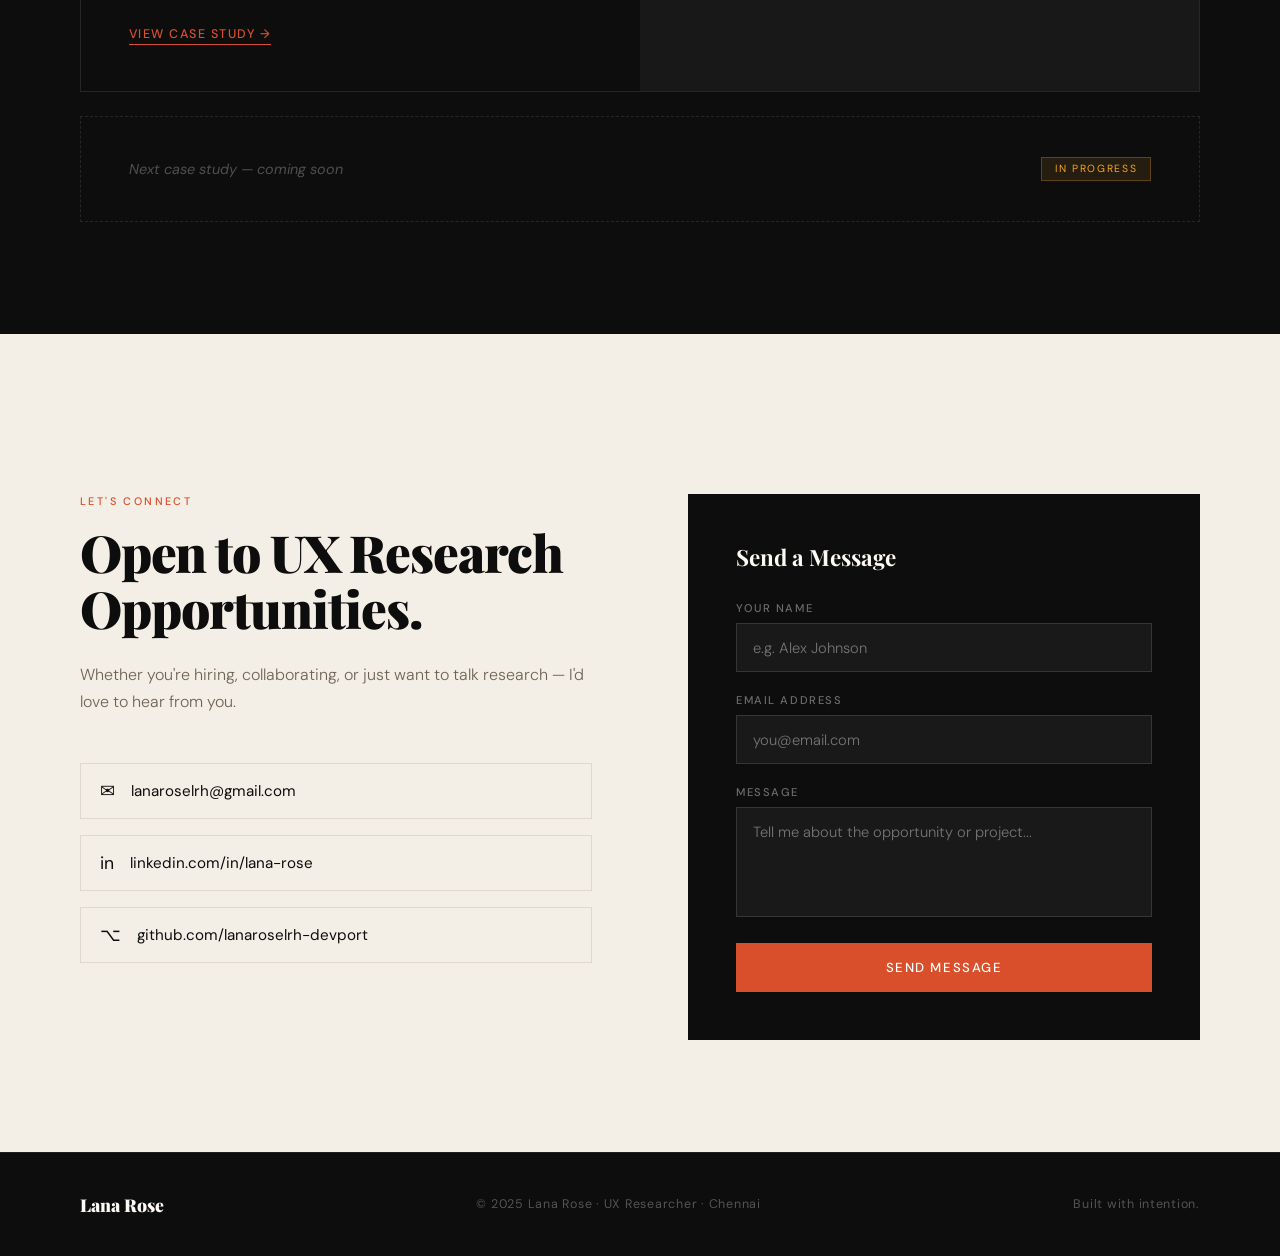
==== commit 203faad9: "Update index.html" ====
--- a/index.html
+++ b/index.html
@@ -673,7 +673,7 @@
         <div class="contact-links reveal">
           <a href="mailto:your.email@gmail.com" class="contact-link">
             <span class="contact-link-icon">✉</span>
-            <span class="contact-link-text">your.email@gmail.com</span>
+            <span class="contact-link-text">lanaroselrh@gmail.com</span>
           </a>
           <a href="https://www.linkedin.com/in/lana-rose" target="_blank" class="contact-link">
             <span class="contact-link-icon">in</span>
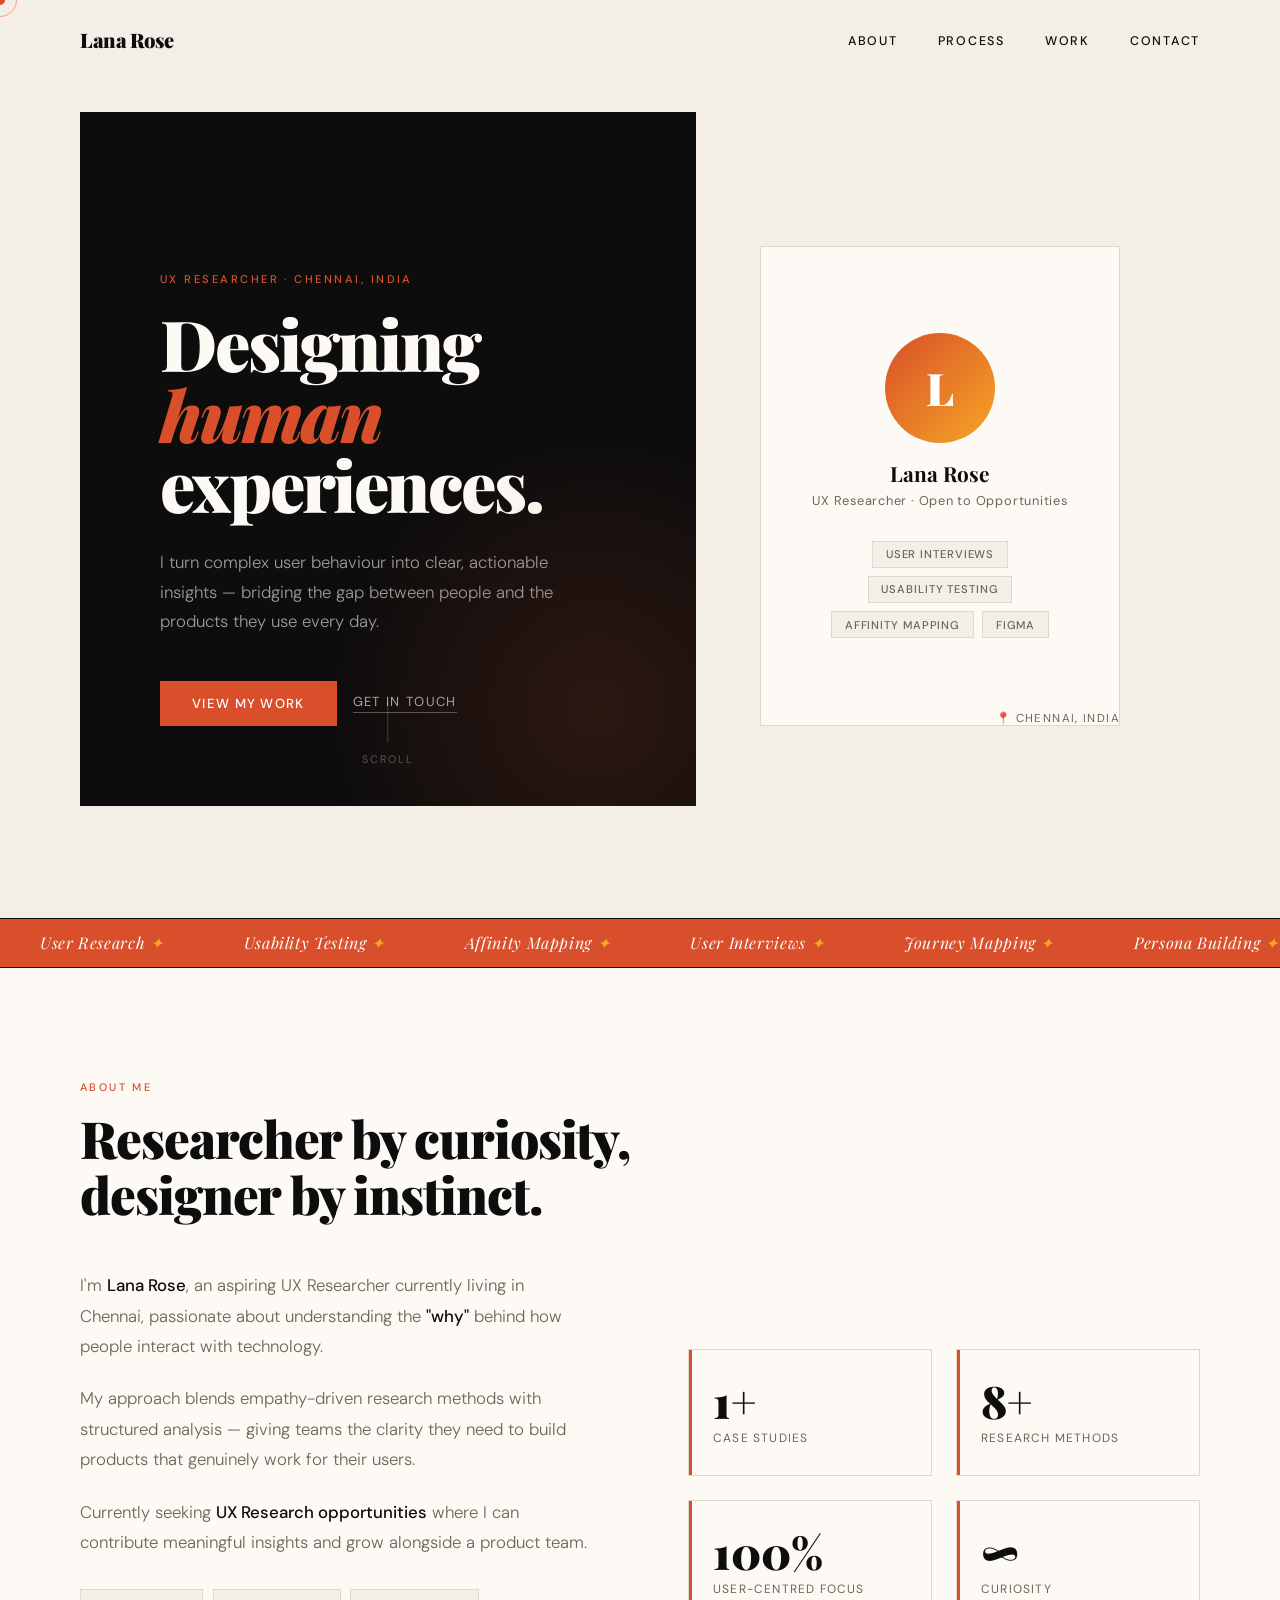
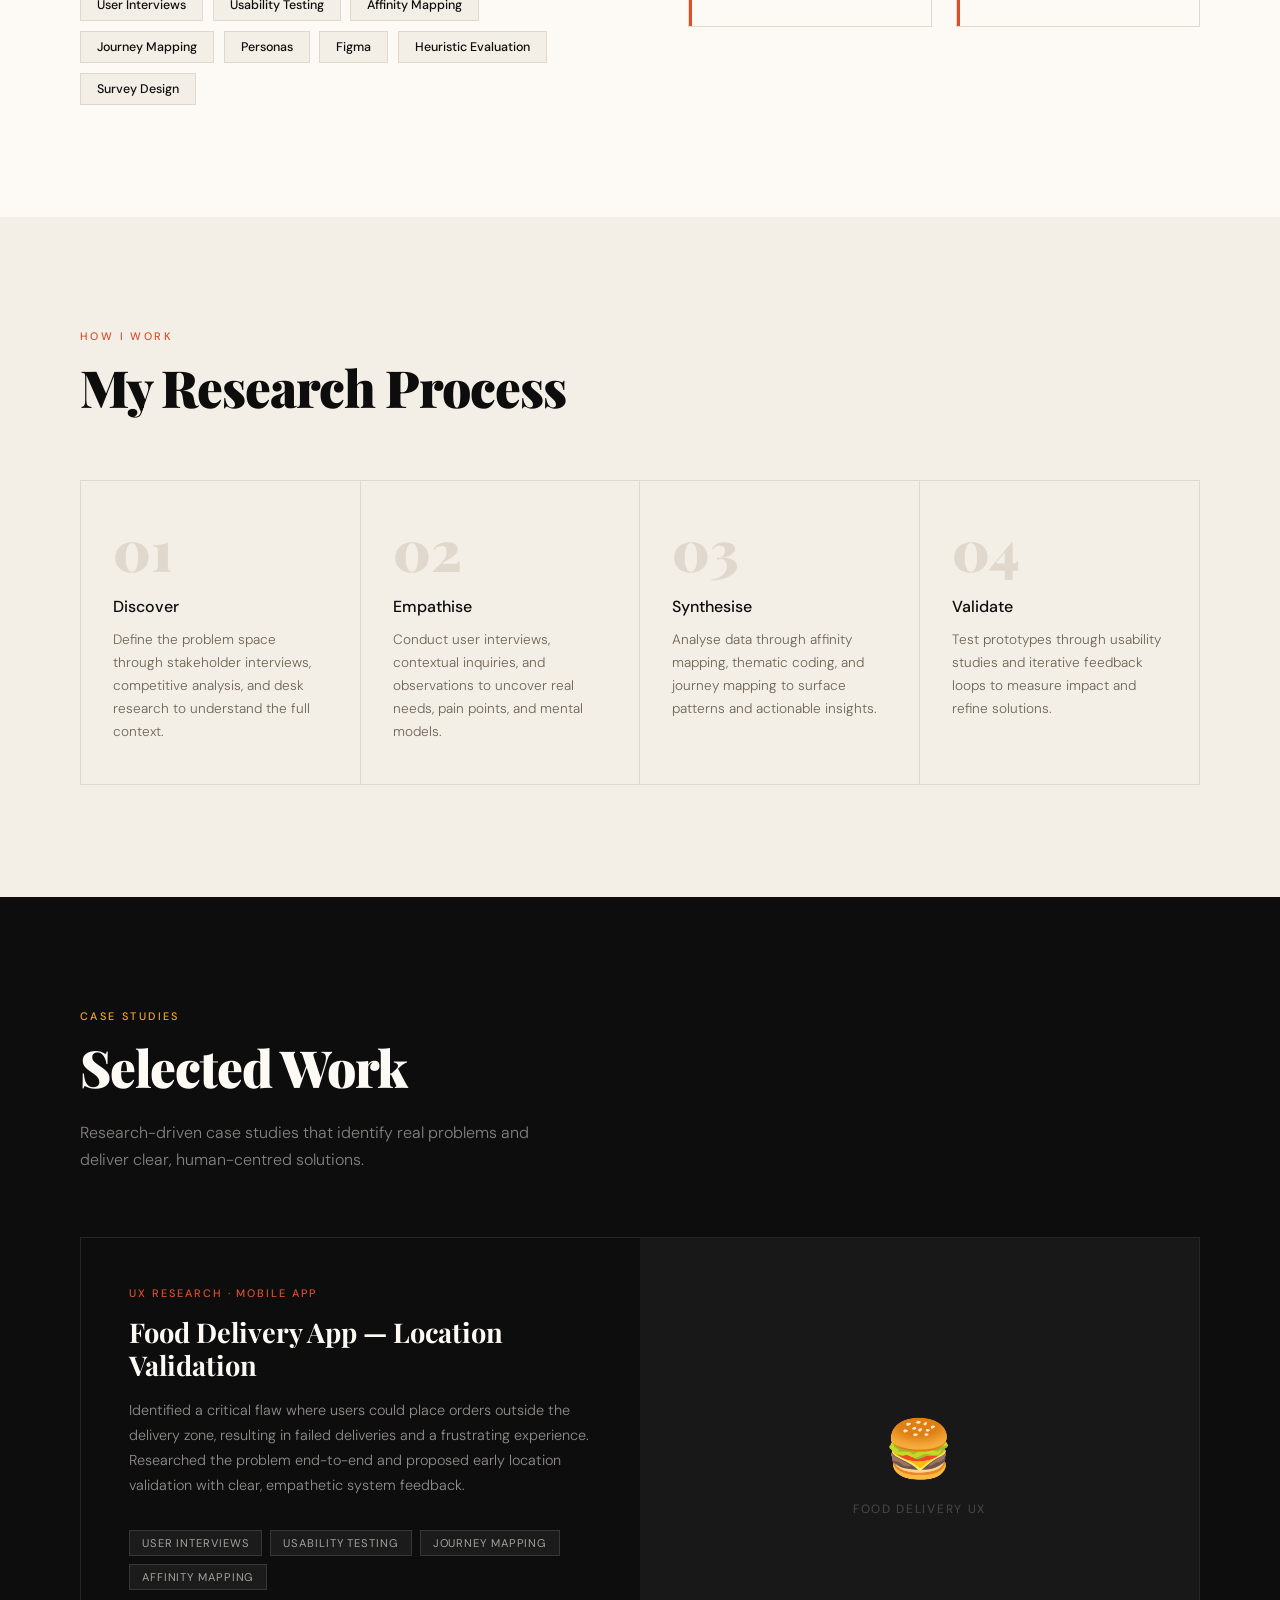
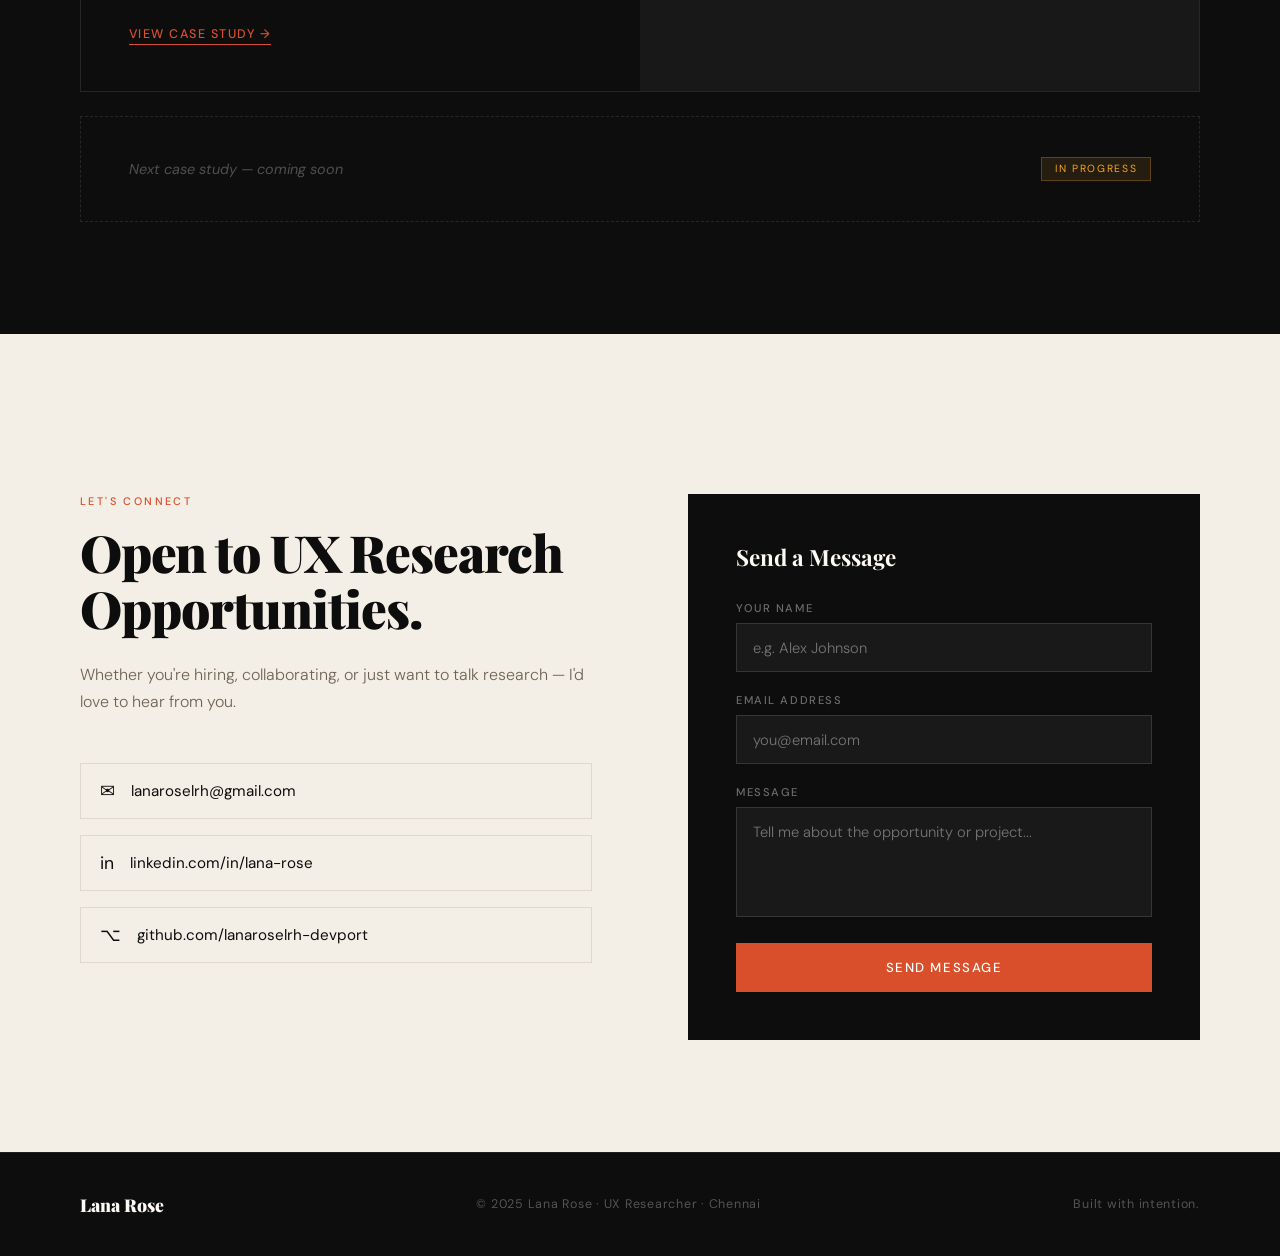
==== commit a3eb5b8f: "Update index.html" ====
--- a/index.html
+++ b/index.html
@@ -565,7 +565,7 @@
     <h2 class="section-title reveal">Researcher by curiosity,<br>designer by instinct.</h2>
     <div class="about-grid">
       <div class="about-text reveal">
-        <p>I'm <strong>Lana Rose</strong>, an aspiring UX Researcher based in Chennai, passionate about understanding the <strong>"why"</strong> behind how people interact with technology.</p>
+        <p>I'm <strong>Lana Rose</strong>, an aspiring UX Researcher currently living  in Chennai, passionate about understanding the <strong>"why"</strong> behind how people interact with technology.</p>
         <p>My approach blends empathy-driven research methods with structured analysis — giving teams the clarity they need to build products that genuinely work for their users.</p>
         <p>Currently seeking <strong>UX Research opportunities</strong> where I can contribute meaningful insights and grow alongside a product team.</p>
         <div class="skills-list">
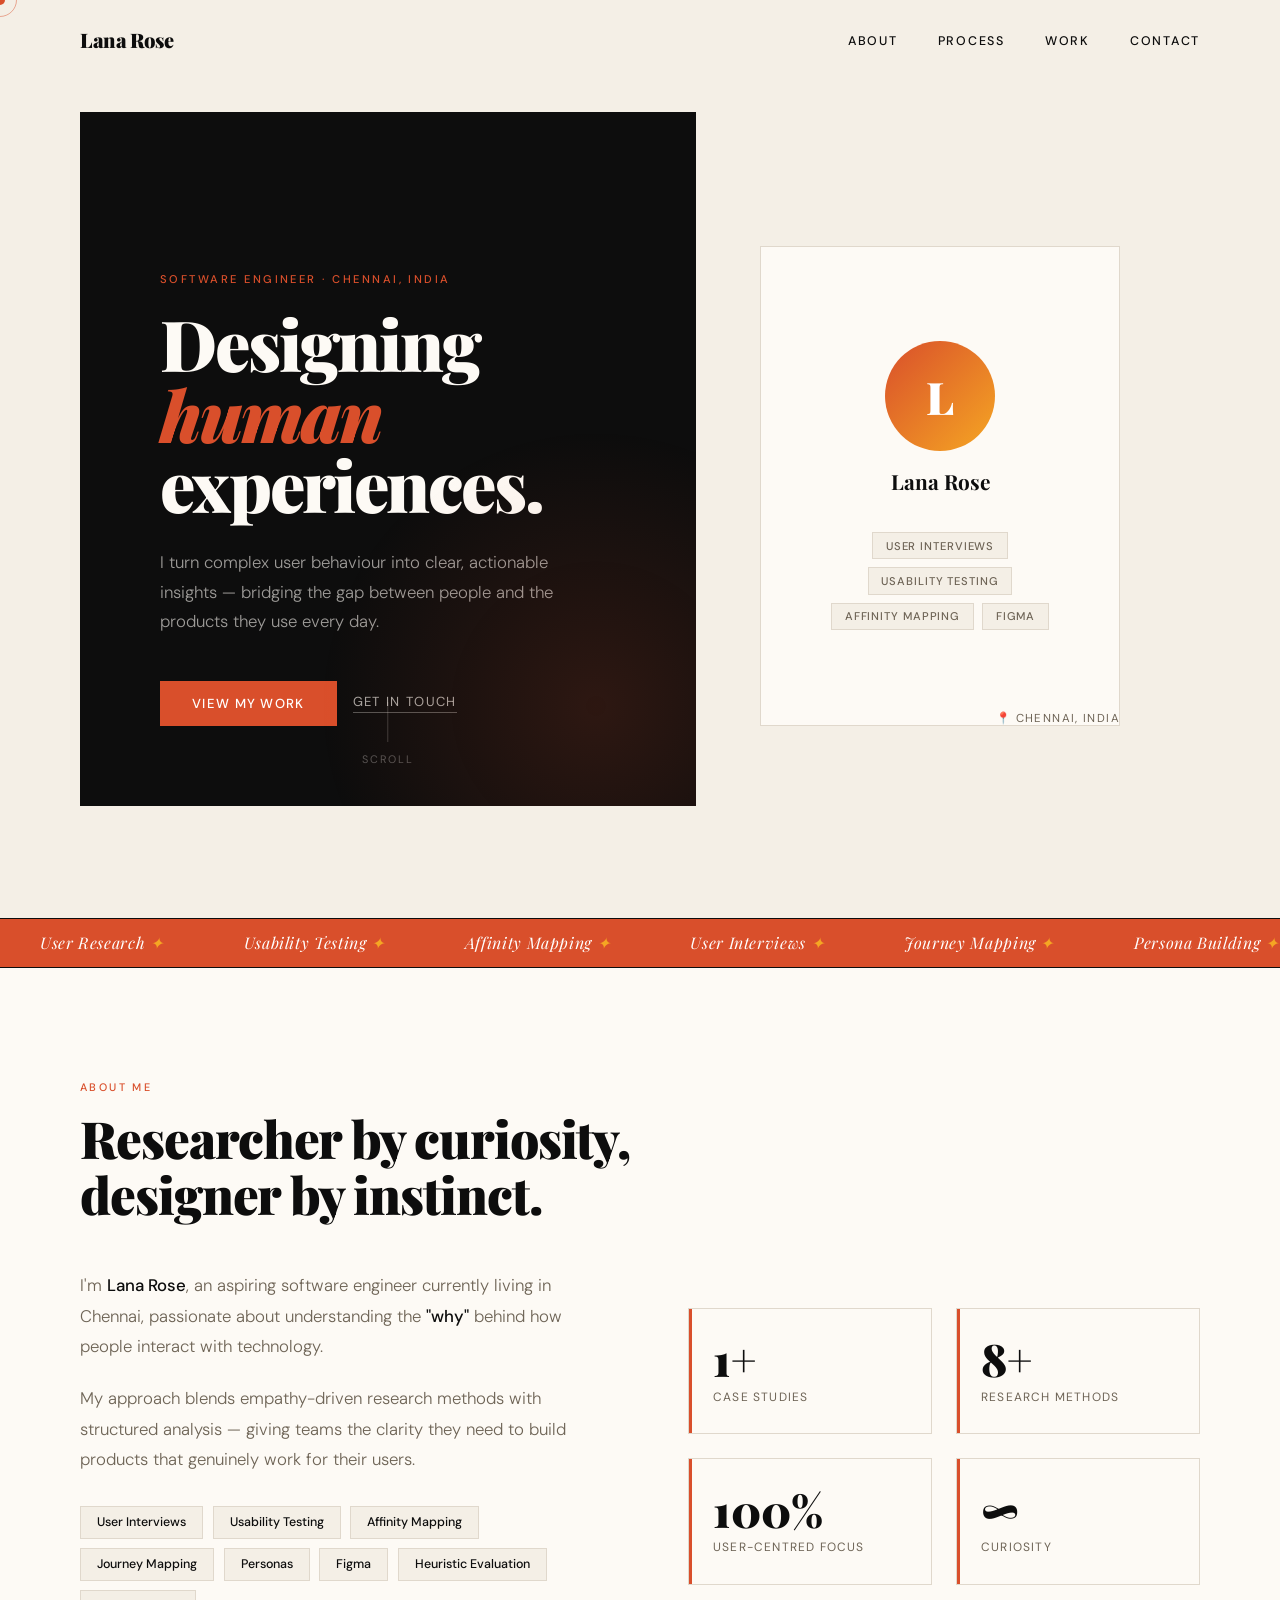
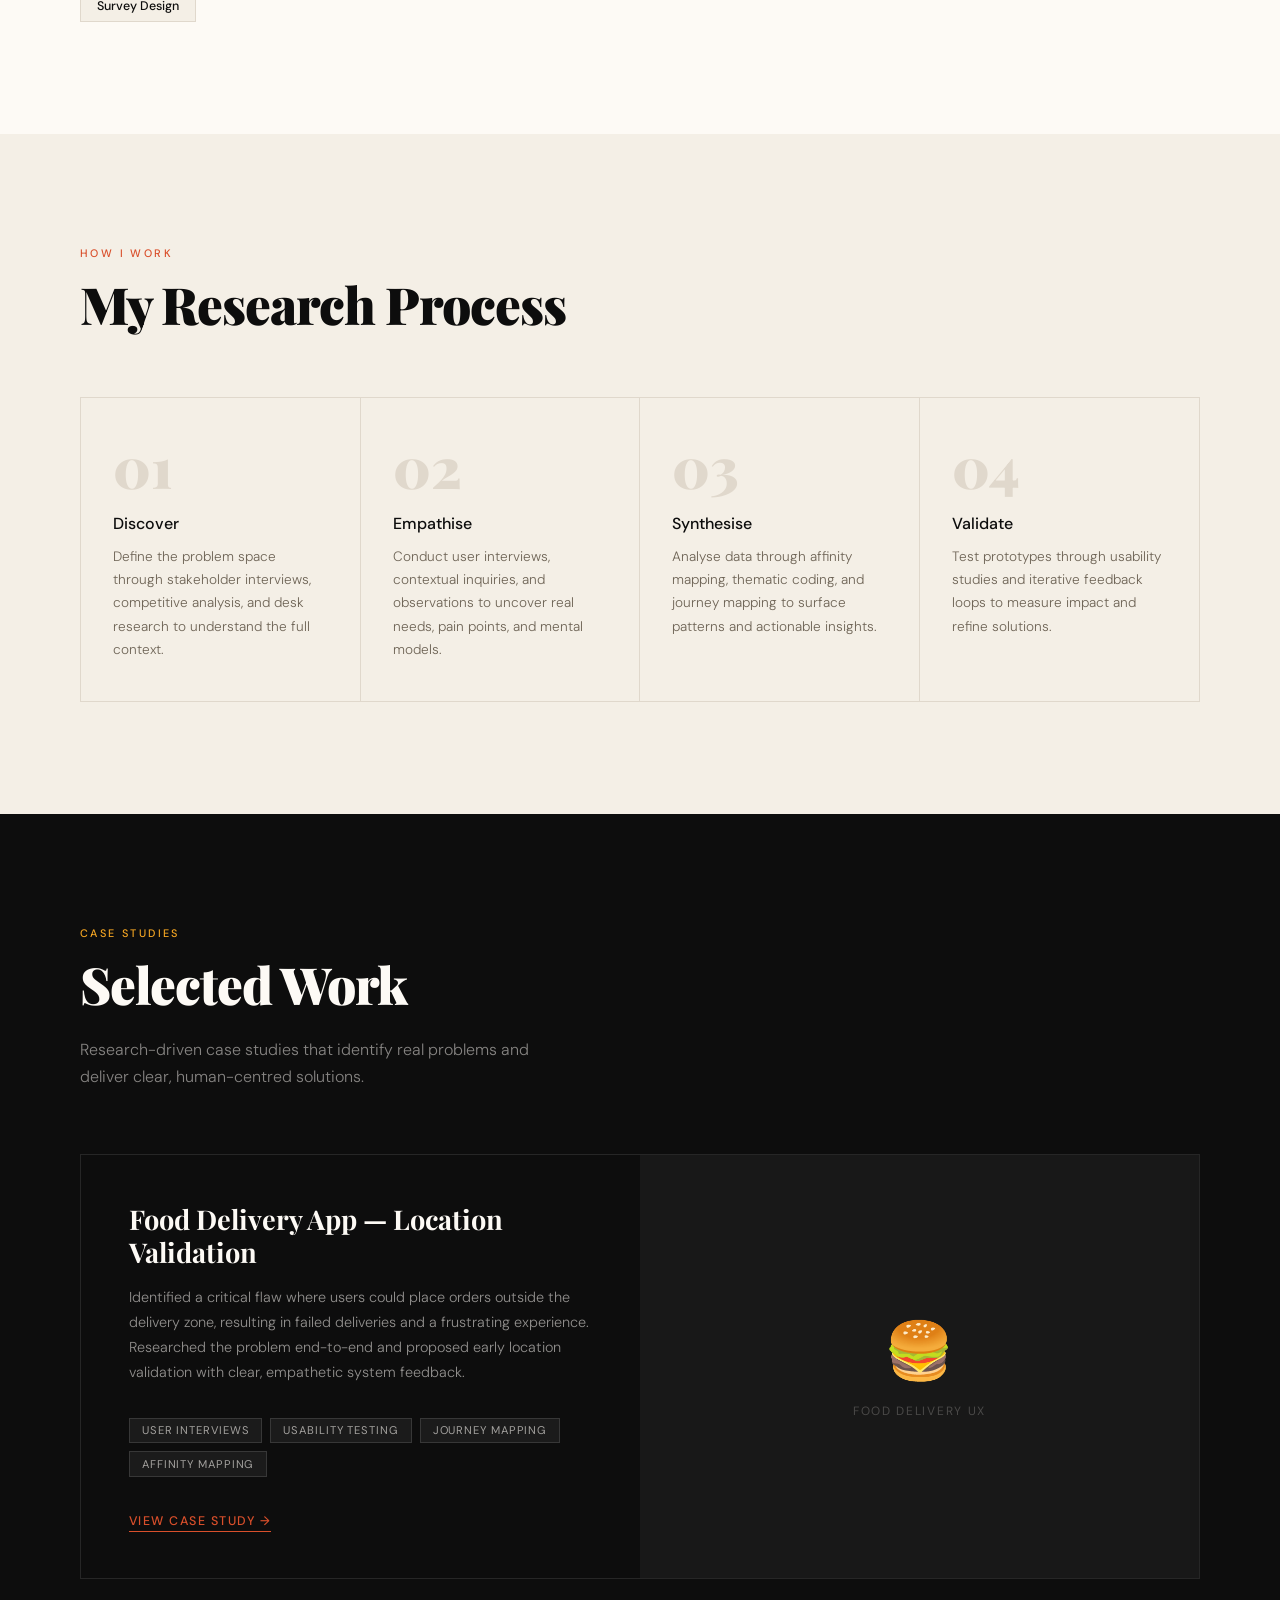
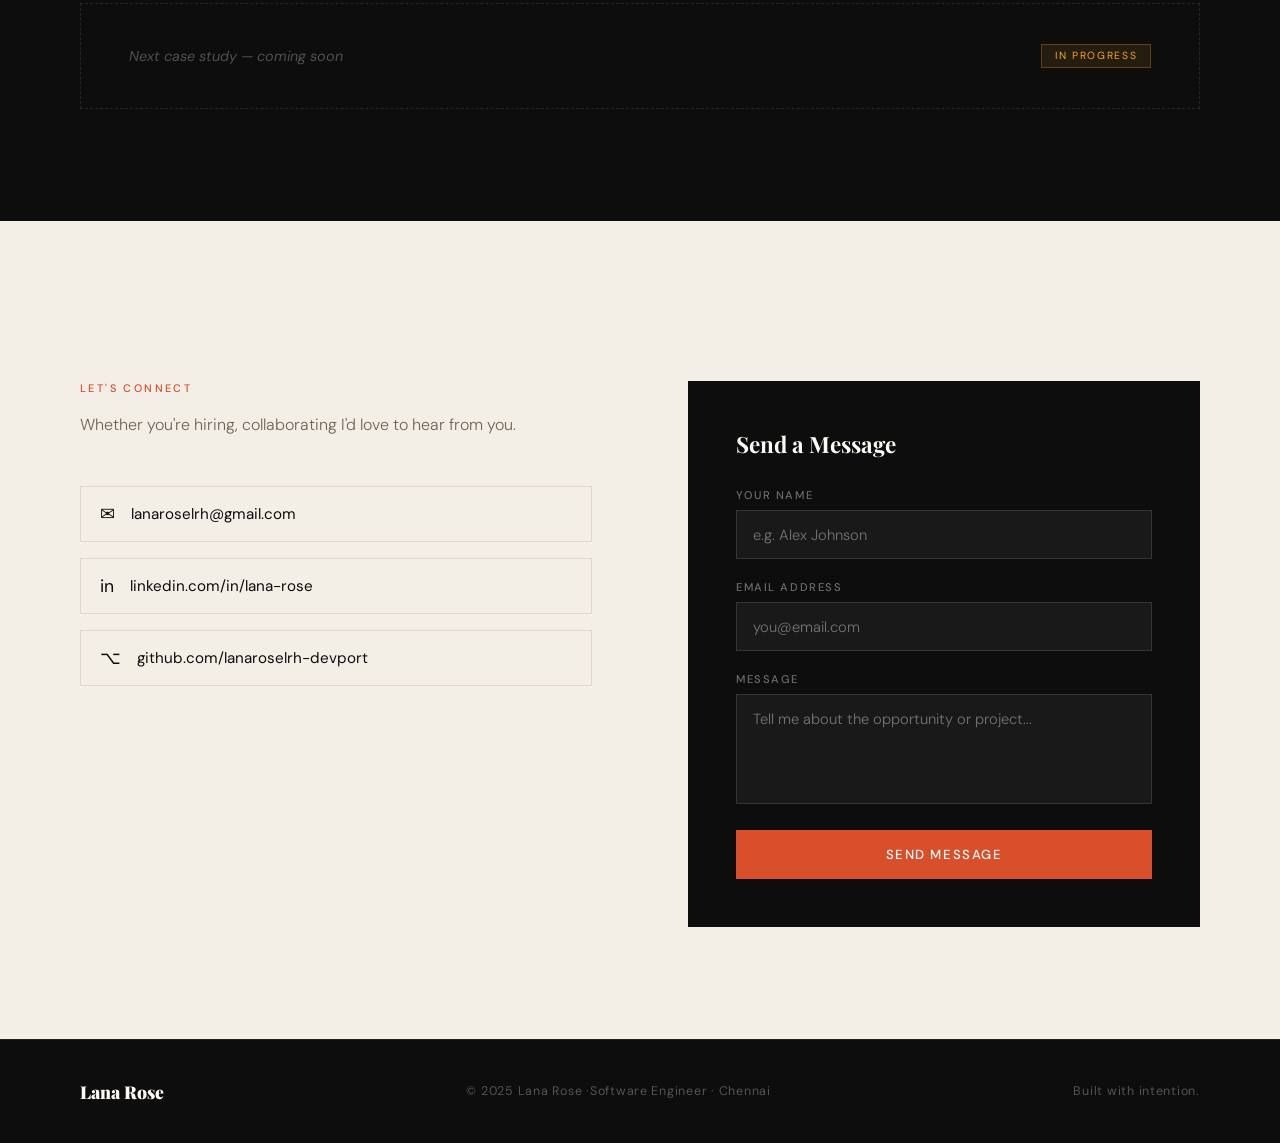
==== commit 7adb3560: "Update index.html" ====
--- a/index.html
+++ b/index.html
@@ -501,7 +501,7 @@
   <!-- HERO -->
   <section class="hero" id="home">
     <div class="hero-left">
-      <p class="hero-eyebrow">UX Researcher · Chennai, India</p>
+      <p class="hero-eyebrow">Software Engineer · Chennai, India</p>
       <h1 class="hero-name">
         Designing<br><em>human</em><br>experiences.
       </h1>
@@ -523,7 +523,7 @@
           <div class="avatar-placeholder">L</div>
           <div class="hero-visual-text">
             <h3>Lana Rose</h3>
-            <p>UX Researcher · Open to Opportunities</p>
+            
           </div>
           <div class="hero-chips">
             <span class="chip">User Interviews</span>
@@ -565,9 +565,9 @@
     <h2 class="section-title reveal">Researcher by curiosity,<br>designer by instinct.</h2>
     <div class="about-grid">
       <div class="about-text reveal">
-        <p>I'm <strong>Lana Rose</strong>, an aspiring UX Researcher currently living  in Chennai, passionate about understanding the <strong>"why"</strong> behind how people interact with technology.</p>
+        <p>I'm <strong>Lana Rose</strong>, an aspiring software engineer currently living  in Chennai, passionate about understanding the <strong>"why"</strong> behind how people interact with technology.</p>
         <p>My approach blends empathy-driven research methods with structured analysis — giving teams the clarity they need to build products that genuinely work for their users.</p>
-        <p>Currently seeking <strong>UX Research opportunities</strong> where I can contribute meaningful insights and grow alongside a product team.</p>
+        
         <div class="skills-list">
           <span class="skill-tag">User Interviews</span>
           <span class="skill-tag">Usability Testing</span>
@@ -636,7 +636,7 @@
 
     <div class="project-card reveal">
       <div class="project-info">
-        <p class="project-tag">UX Research · Mobile App</p>
+       
         <h3 class="project-title">Food Delivery App — Location Validation</h3>
         <p class="project-desc">
           Identified a critical flaw where users could place orders outside the delivery zone, resulting in failed deliveries and a frustrating experience. Researched the problem end-to-end and proposed early location validation with clear, empathetic system feedback.
@@ -668,8 +668,7 @@
     <div class="contact-grid">
       <div class="contact-left">
         <p class="section-label reveal">Let's Connect</p>
-        <h2 class="section-title reveal">Open to UX Research<br>Opportunities.</h2>
-        <p class="contact-sub reveal">Whether you're hiring, collaborating, or just want to talk research — I'd love to hear from you.</p>
+        <p class="contact-sub reveal">Whether you're hiring, collaborating I'd love to hear from you.</p>
         <div class="contact-links reveal">
           <a href="mailto:your.email@gmail.com" class="contact-link">
             <span class="contact-link-icon">✉</span>
@@ -707,7 +706,7 @@
   <!-- FOOTER -->
   <footer>
     <span class="footer-logo">Lana Rose</span>
-    <p>© 2025 Lana Rose · UX Researcher · Chennai</p>
+    <p>© 2025 Lana Rose ·Software Engineer · Chennai</p>
     <p>Built with intention.</p>
   </footer>
 
